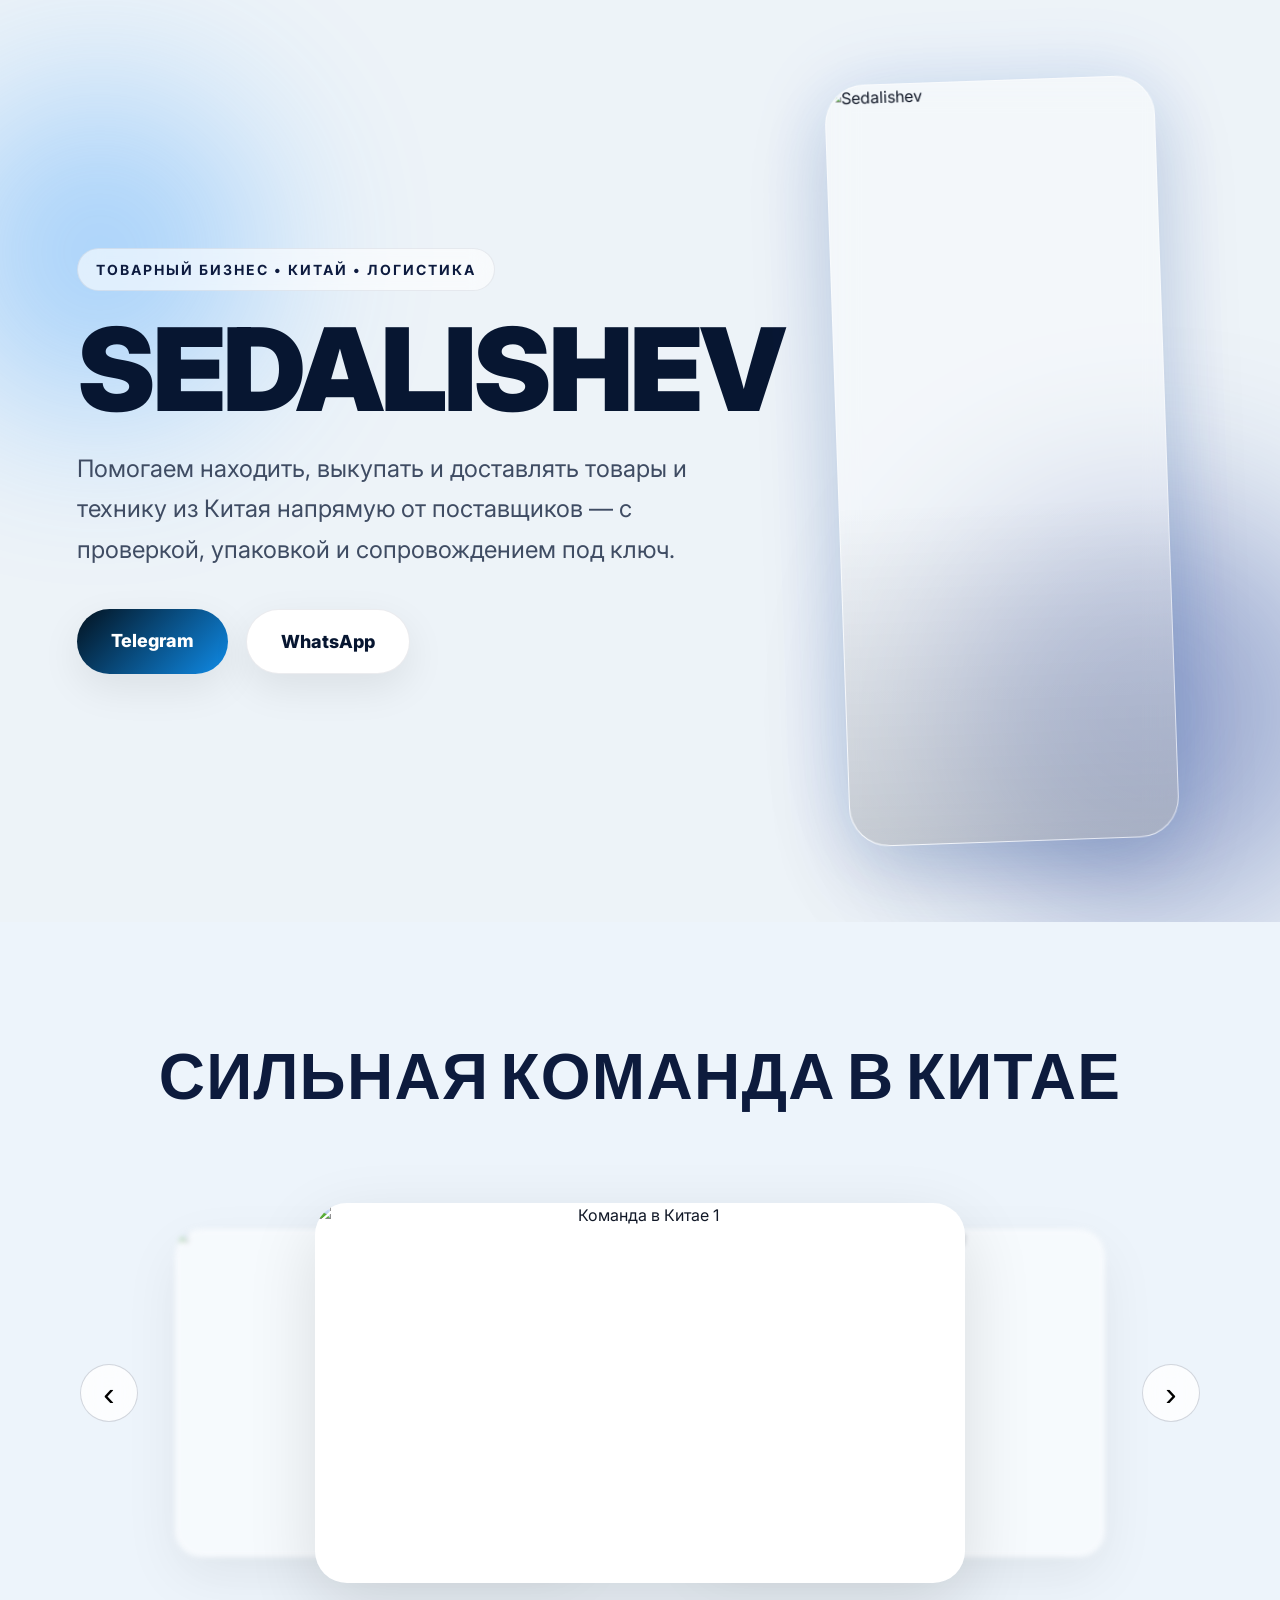
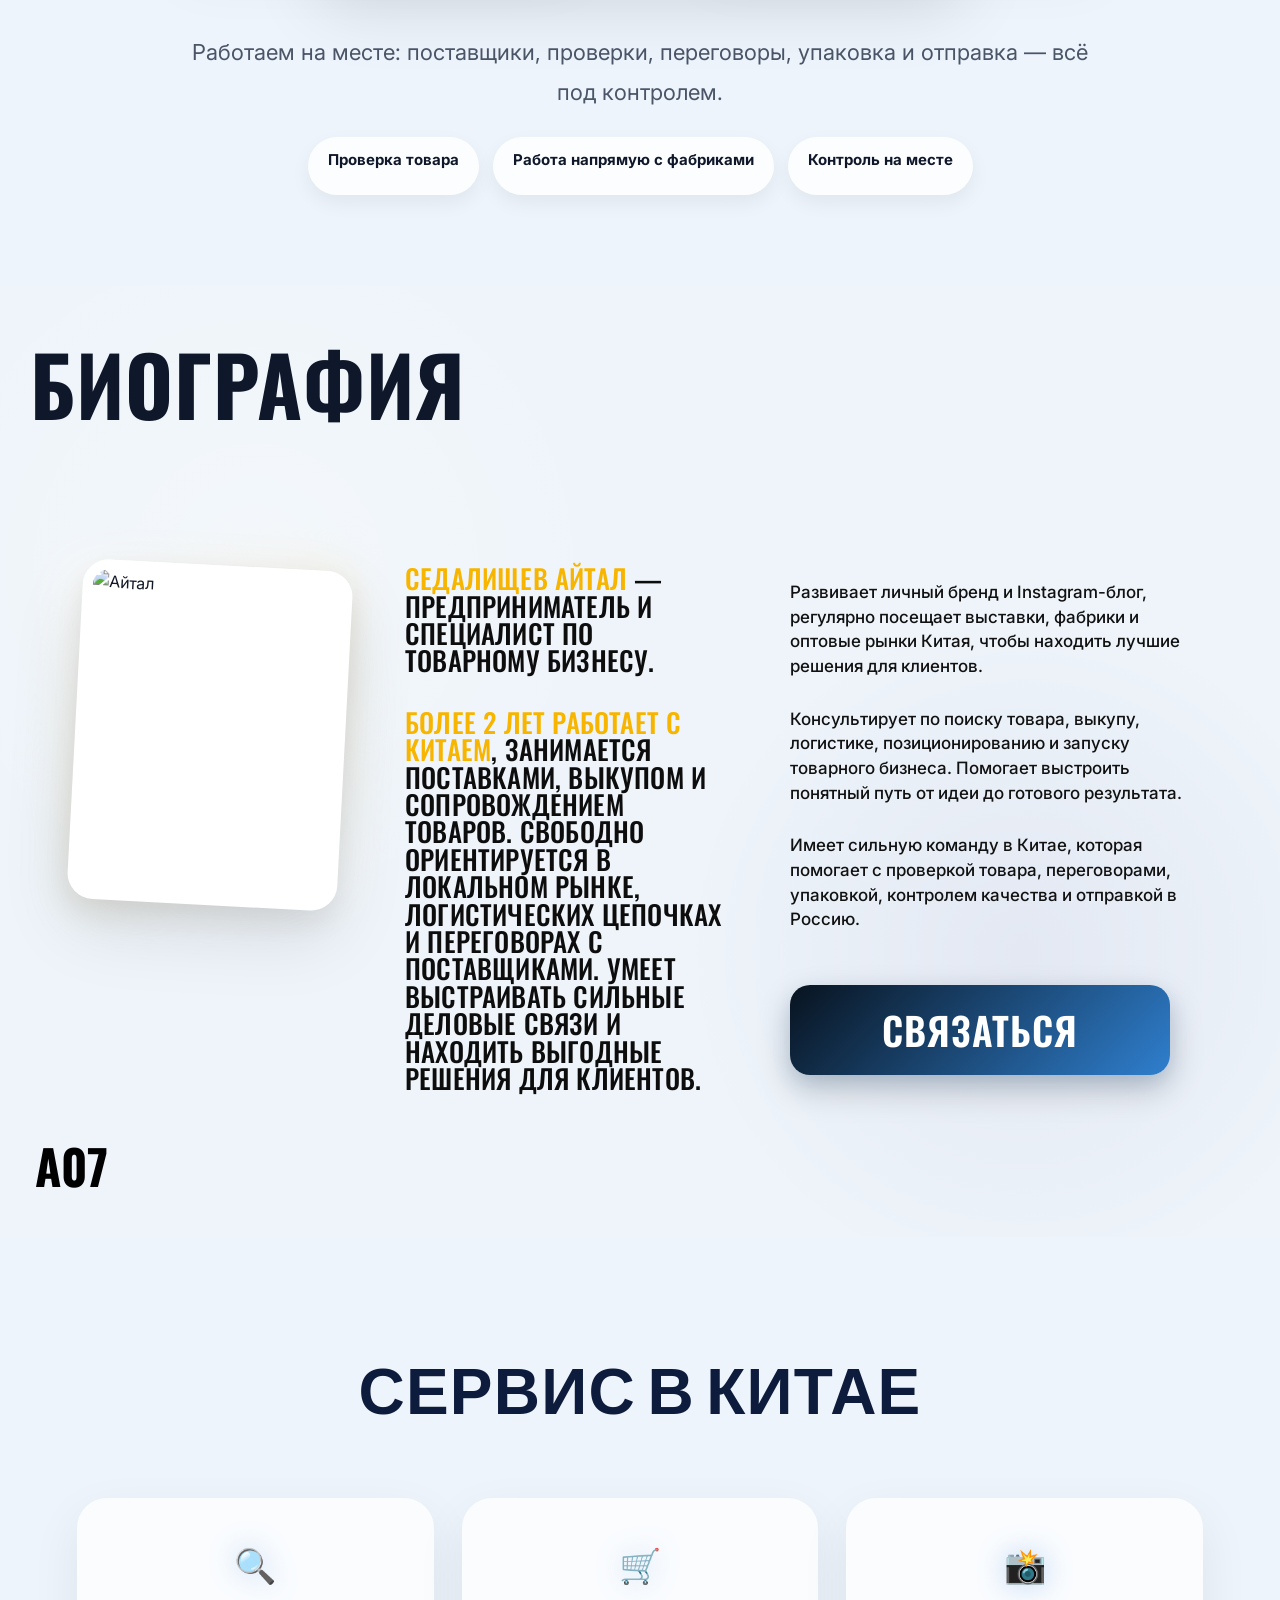
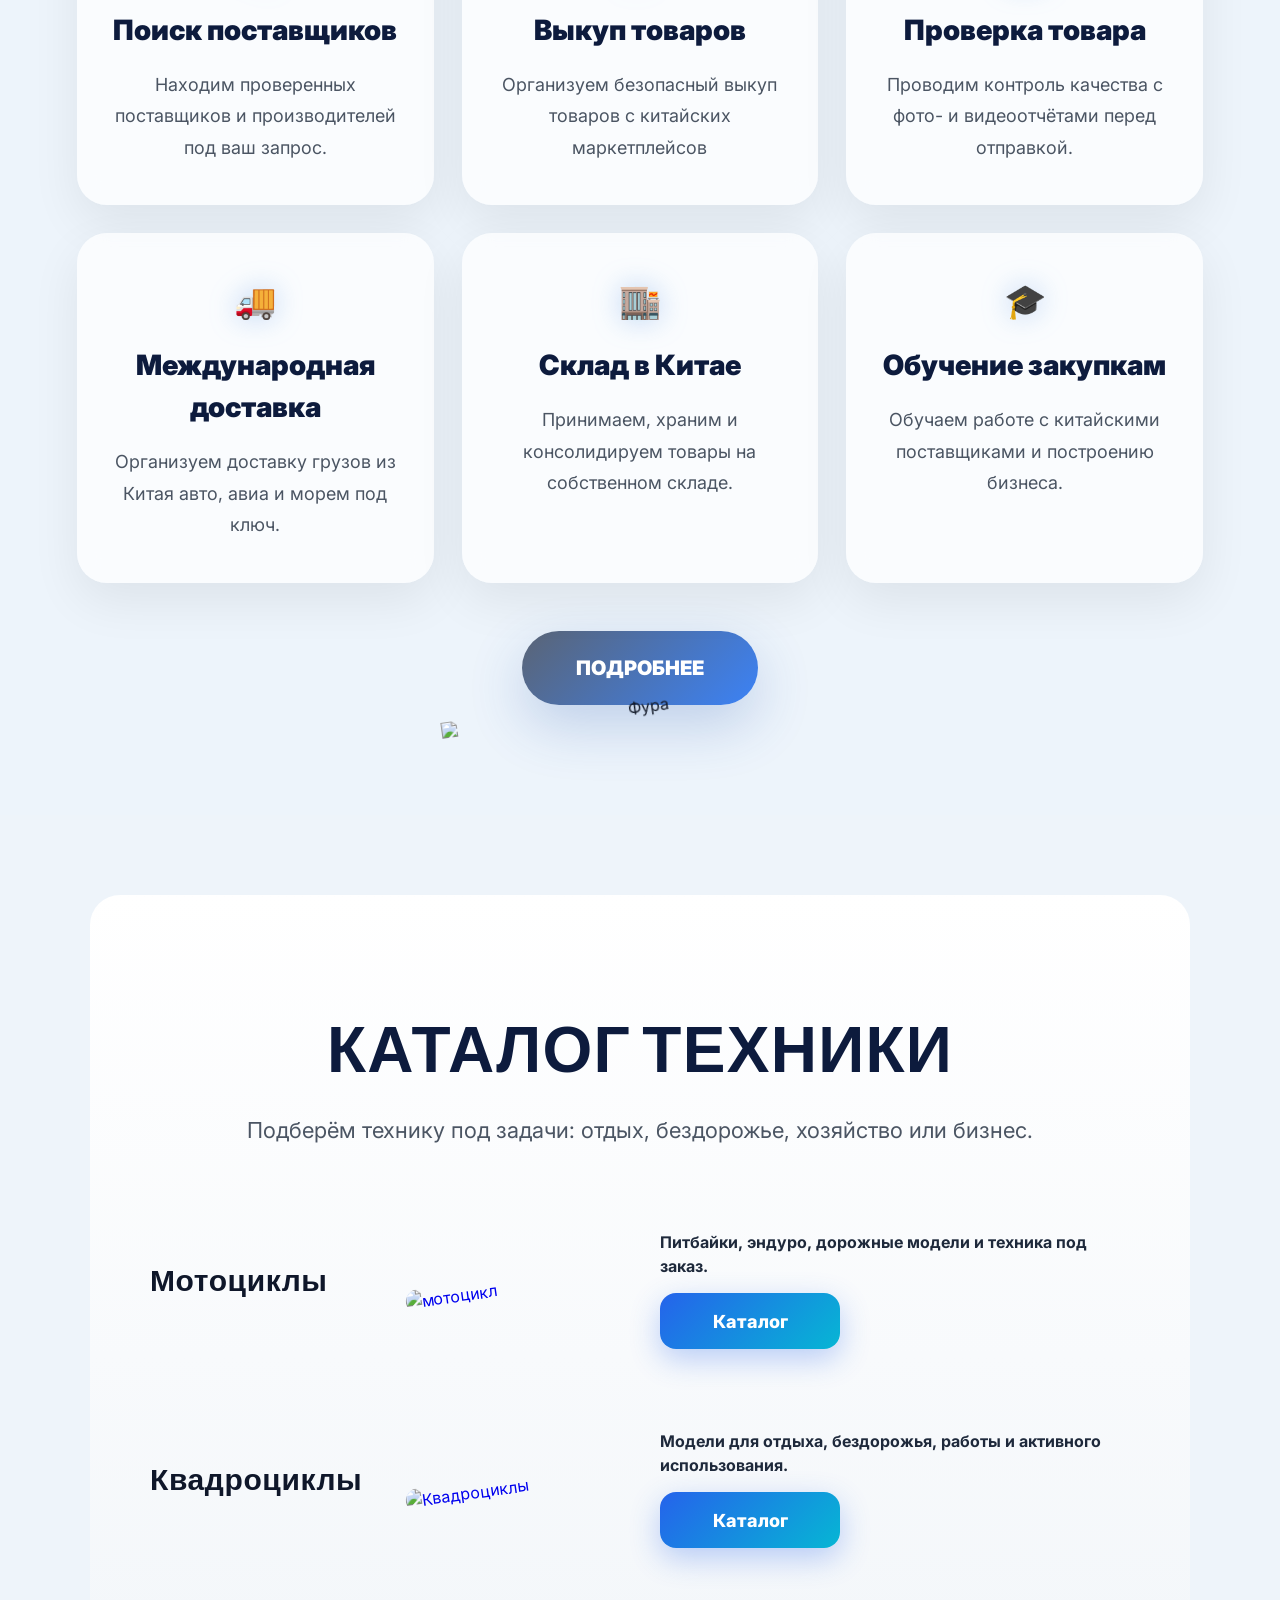
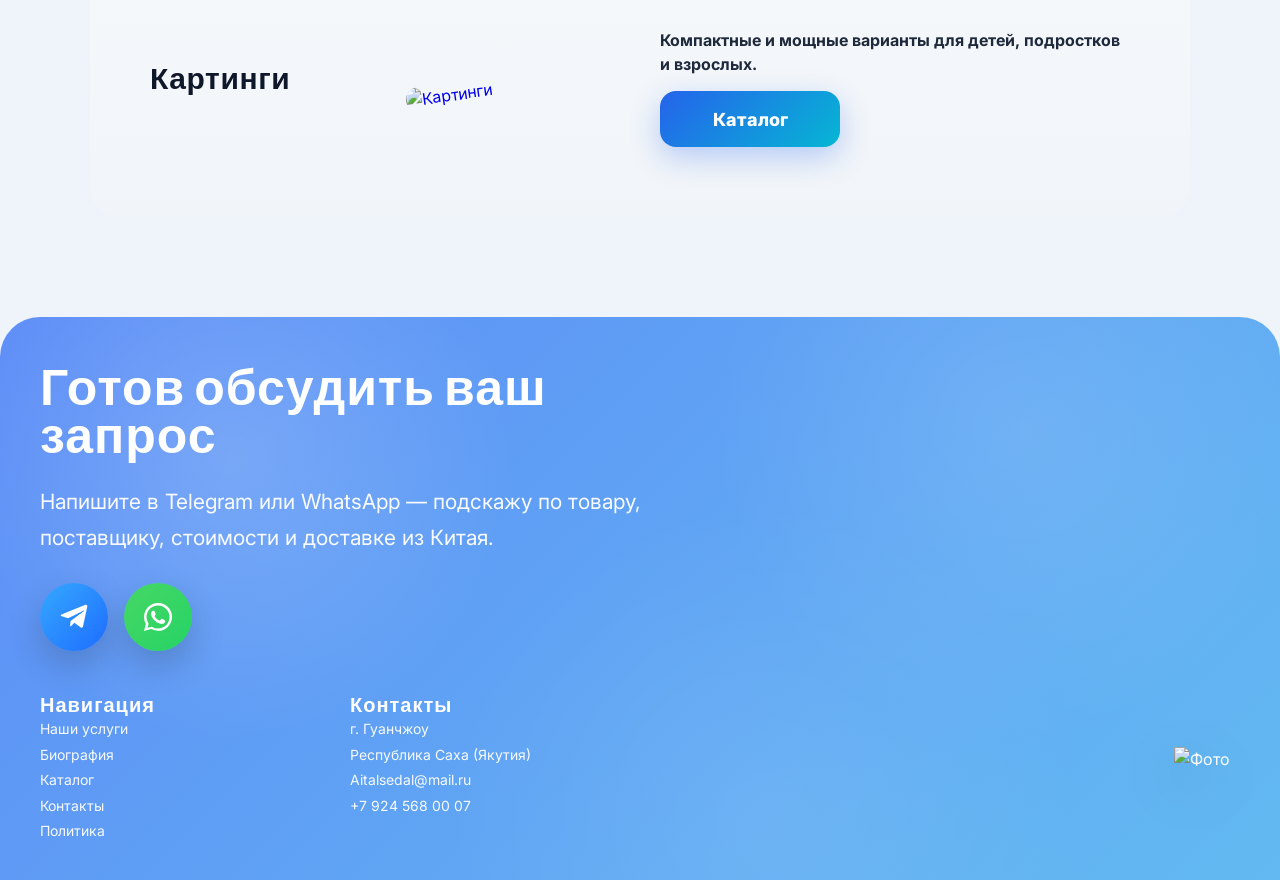
==== index.html @ 26cd8732 "Add files via upload" ====
<!DOCTYPE html>
<html lang="ru">

<head>
  <meta charset="UTF-8">
  <meta name="viewport" content="width=device-width, initial-scale=1.0">
  <title>Седалищев Карго</title>


  <link rel="preconnect" href="https://fonts.googleapis.com">
  <link rel="preconnect" href="https://fonts.gstatic.com" crossorigin>
  <link
    href="https://fonts.googleapis.com/css2?family=Bebas+Neue&family=Inter:wght@400;500;600;700;800;900&display=swap"
    rel="stylesheet">

  <link rel="stylesheet" href="styles.css">

</head>


<body>

  <section class="hero" id="hero">
    <div class="hero-bg-glow hero-glow-1"></div>
    <div class="hero-bg-glow hero-glow-2"></div>

    <div class="hero-container">
      <!-- Текст -->
      <div class="hero-left reveal">
        <p class="hero-label">Товарный бизнес • Китай • Логистика</p>

        <h1 class="hero-title">
          Sedalishev
        </h1>

        <p class="hero-subtitle">
          Помогаем находить, выкупать и доставлять товары и технику из Китая
          напрямую от поставщиков — с проверкой, упаковкой и сопровождением под ключ.
        </p>

        <div class="hero-buttons">
          <a href="https://t.me/Aital07" target="_blank" class="hero-btn primary">Telegram</a>
          <a href="https://wa.me/79245680007" target="_blank" class="hero-btn secondary">WhatsApp</a>
        </div>
      </div>

      <!-- Фото -->
      <div class="hero-right reveal">
        <div class="hero-photo-card">
          <img src="images/Gemini_Generated_Image_gm3iyjgm3iyjgm3i.png" alt="Sedalishev">
          <div class="hero-photo-overlay"></div>
        </div>
      </div>
    </div>
  </section>





  <section class="team-section">

    <div>
      <h2>СИЛЬНАЯ КОМАНДА В КИТАЕ</h2>
    </div>


    <div class="team-gallery" id="track3d">

      <button class="arrow prev">‹</button>

      <img src="images/team1.png" alt="Команда в Китае 1">
      <img class="teamphoto1" src="images/team2.png" alt="Команда в Китае 2">
      <img class="teamphoto1" src="images/team3.png" alt="Команда в Китае 3">

      <button class="arrow next">›</button>

    </div>

    <div class="team-text team-subtitle">
      <p id="teamDescription">
        Работаем на месте: поставщики, проверки, переговоры, упаковка и отправка — всё под контролем.
      </p>
    </div>

    <div class="team-badges" id="teamBadges">
      <span>Проверка товара</span>
      <span>Работа напрямую с фабриками</span>
      <span>Контроль на месте</span>
    </div>


  </section>





  <section class="bio-section" id="bio">
    <div class="bio-left-title">БИОГРАФИЯ</div>

    <div class="bio-content">
      <!-- Фото -->
      <div class="bio-photo-wrap reveal">
        <img src="images/me4.jpeg" alt="Айтал" class="bio-photo">
      </div>

      <!-- Центральный текст -->
      <div class="bio-main-text reveal">
        <div class="bio-top-text"><p>
          <span class="accent">Седалищев Айтал</span> — предприниматель и специалист по товарному бизнесу.
        </p></div>

        <div bio-bottom-text><p>
          <span class="accent second">Более 2 лет работает с Китаем</span>, занимается поставками, выкупом и сопровождением
          товаров. Свободно ориентируется в локальном рынке, логистических цепочках и переговорах с поставщиками. Умеет
          выстраивать сильные деловые связи и находить выгодные решения для клиентов.
        </p></div>
      </div>

      <!-- Правый текст -->
      <div class="bio-side-text reveal">
        <p>
          Развивает личный бренд и Instagram-блог, регулярно посещает выставки, фабрики и оптовые рынки Китая, чтобы
          находить лучшие решения для клиентов.
        </p>

        <p>
          Консультирует по поиску товара, выкупу, логистике, позиционированию и запуску товарного бизнеса. Помогает
          выстроить понятный путь от идеи до готового результата.
        </p>

        <p>
          Имеет сильную команду в Китае, которая помогает с проверкой товара, переговорами, упаковкой, контролем
          качества и отправкой в Россию.
        </p>

        <a href="#contact" class="bio-btn">СВЯЗАТЬСЯ</a>
      </div>
    </div>

    <div class="bio-logo reveal">A07</div>
  </section>















  <section class="services" id="services">
    <div class="container">
      <h2 class="services-title">СЕРВИС В КИТАЕ</h2>

      <div class="services-grid">

        <div class="card glass reveal">
          <div class="icon">🔍</div>
          <h3>Поиск поставщиков</h3>
          <p>Находим проверенных поставщиков и производителей под ваш запрос.</p>

        </div>

        <div class="card glass reveal">
          <div class="icon">🛒</div>
          <h3>Выкуп товаров</h3>
          <p>Организуем безопасный выкуп товаров с китайских маркетплейсов</p>
        </div>

        <div class="card glass reveal">
          <div class="icon">📸</div>
          <h3>Проверка товара</h3>
          <p>Проводим контроль качества с фото- и видеоотчётами перед отправкой.</p>

        </div>

        <div class="card glass reveal">
          <div class="icon">🚚</div>
          <h3>Международная доставка</h3>
          <p>Организуем доставку грузов из Китая авто, авиа и морем под ключ.</p>

        </div>

        <div class="card glass reveal">
          <div class="icon">🏬</div>
          <h3>Склад в Китае</h3>
          <p>Принимаем, храним и консолидируем товары на собственном складе.</p>

        </div>

        <div class="card glass reveal">
          <div class="icon">🎓</div>
          <h3>Обучение закупкам</h3>
          <p>Обучаем работе с китайскими поставщиками и построению бизнеса.</p>
        </div>


      </div>
      <div class="services-btn">
        <a class="btn-wow" id="wow-btn" href="how-we-work.html">Подробнее</a>
      </div>
    </div>
  </section>



<section class="catalog-block" id="catalog">
  <div>
    <h2 class="catalog-title">Каталог техники</h2>
    <p class="catalog-subtitle">
      Подберём технику под задачи: отдых, бездорожье, хозяйство или бизнес.
    </p>
  </div>

  <div class="catalog-top">
    <img src="images/фура.png" alt="Фура">
  </div>

  <!-- DESKTOP -->
  <div class="catalog-desktop">

    <div class="catalog-grid reveal">
      <div class="catalog-left">
        <h2>Мотоциклы</h2>
      </div>
      <div class="catalog-center">
        <a href="catalog.html">
          <img src="images/moto.jpg" alt="мотоцикл">
        </a>
      </div>
      <div class="catalog-right">
        <p>Питбайки, эндуро, дорожные модели и техника под заказ.</p>
        <div class="catalog-actions">
          <a href="catalog.html" class="catalog-btn">Каталог</a>
        </div>
      </div>
    </div>

    <div class="catalog-grid reveal">
      <div class="catalog-left">
        <h2>Квадроциклы</h2>
      </div>
      <div class="catalog-center">
        <a href="catalog2.html">
          <img src="images/kva1.png" alt="Квадроциклы">
        </a>
      </div>
      <div class="catalog-right">
        <p>Модели для отдыха, бездорожья, работы и активного использования.</p>
        <div class="catalog-actions">
          <a href="catalog2.html" class="catalog-btn">Каталог</a>
        </div>
      </div>
    </div>

    <div class="catalog-grid reveal">
      <div class="catalog-left">
        <h2>Картинги</h2>
      </div>
      <div class="catalog-center">
        <a href="catalog3.html">
          <img src="images/karts.png" alt="Картинги">
        </a>
      </div>
      <div class="catalog-right">
        <p>Компактные и мощные варианты для детей, подростков и взрослых.</p>
        <div class="catalog-actions">
          <a href="catalog3.html" class="catalog-btn">Каталог</a>
        </div>
      </div>
    </div>

  </div>

  <!-- MOBILE -->
  <div class="catalog-mobile">

    <div class="catalog-mobile-card reveal">
      <div class="catalog-mobile-left">
        <h2>Мотоциклы</h2>
        <a href="catalog.html">
          <img src="images/moto.jpg" alt="мотоцикл">
        </a>
      </div>
      <div class="catalog-mobile-right">
        <p>Питбайки, эндуро, дорожные модели и техника под заказ.</p>
        <div class="catalog-actions">
          <a href="catalog.html" class="catalog-btn">Каталог</a>
        </div>
      </div>
    </div>

    <div class="catalog-mobile-card reveal">
      <div class="catalog-mobile-left">
        <h2>Квадроциклы</h2>
        <a href="catalog2.html">
          <img src="images/kva1.png" alt="Квадроциклы">
        </a>
      </div>
      <div class="catalog-mobile-right">
        <p>Модели для отдыха, бездорожья, работы и активного использования.</p>
        <div class="catalog-actions">
          <a href="catalog2.html" class="catalog-btn">Каталог</a>
        </div>
      </div>
    </div>

    <div class="catalog-mobile-card reveal">
      <div class="catalog-mobile-left">
        <h2>Картинги</h2>
        <a href="catalog3.html">
          <img src="images/karts.png" alt="Картинги">
        </a>
      </div>
      <div class="catalog-mobile-right">
        <p>Компактные и мощные варианты для детей, подростков и взрослых.</p>
        <div class="catalog-actions">
          <a href="catalog3.html" class="catalog-btn">Каталог</a>
        </div>
      </div>
    </div>

  </div>
</section>


<footer id="contact" class="footer">

  <!-- ВЕРХ -->
  <div class="footer-top">


    <div class="footer-cta">
      <h2>Готов обсудить ваш запрос</h2>
      <p>
        Напишите в Telegram или WhatsApp — подскажу по товару,
        поставщику, стоимости и доставке из Китая.
      </p>

      <div class="footer-social">
        <a href="https://t.me/Aital07" target="_blank" class="social-btn tg" aria-label="Telegram">
          <svg viewBox="0 0 24 24" width="28" height="28" fill="white">
            <path d="M9.04 15.51l-.39 4.46c.56 0 .8-.24 1.09-.52l2.62-2.5 5.43 3.98c.99.55 1.7.26 1.97-.92l3.58-16.8h.01c.31-1.45-.52-2.02-1.49-1.66L1.7 9.57c-1.4.55-1.38 1.33-.24 1.68l5.57 1.74L19.93 6.7c.6-.4 1.15-.18.7.22" />
          </svg>
        </a>

        <a href="https://wa.me/79245680007" target="_blank" class="social-btn wa" aria-label="WhatsApp">
          <svg viewBox="0 0 24 24" width="28" height="28" fill="white">
            <path d="M20.52 3.48A11.86 11.86 0 0012.01 0C5.38 0 .03 5.35.03 11.98c0 2.11.55 4.18 1.6 6.01L0 24l6.17-1.61a11.9 11.9 0 005.83 1.49h.01c6.63 0 11.98-5.35 11.98-11.98 0-3.2-1.25-6.2-3.47-8.42zM12 21.9a9.87 9.87 0 01-5.03-1.37l-.36-.21-3.66.96.98-3.56-.24-.37a9.84 9.84 0 01-1.51-5.27C2.18 6.47 6.47 2.18 12 2.18c2.64 0 5.13 1.03 7 2.9a9.84 9.84 0 012.9 7c0 5.53-4.29 9.82-9.9 9.82zm5.4-7.36c-.29-.15-1.73-.86-2-0.96-.27-.1-.47-.15-.67.15-.2.29-.77.96-.94 1.16-.17.2-.35.22-.64.07-.29-.15-1.24-.46-2.37-1.47-.88-.78-1.47-1.74-1.64-2.03-.17-.29-.02-.45.13-.6.13-.13.29-.35.44-.52.15-.17.2-.29.3-.49.1-.2.05-.37-.02-.52-.07-.15-.67-1.6-.92-2.2-.24-.58-.48-.5-.67-.5h-.57c-.2 0-.52.07-.8.37-.27.29-1.05 1.03-1.05 2.5 0 1.47 1.08 2.89 1.23 3.09.15.2 2.12 3.24 5.14 4.54.72.31 1.28.5 1.72.64.72.23 1.37.2 1.89.12.58-.09 1.73-.71 1.97-1.4.24-.69.24-1.28.17-1.4-.07-.12-.27-.2-.56-.35z" />
          </svg>
        </a>
      </div>
    </div>


 <div class="footer-image">
      <img src="images/man.png" alt="Фото">
    </div>
  </div>



  


  <!-- НИЗ -->
  <div class="footer-bottom-grid">
    
    <div class="footer-col">
      <h3>Навигация</h3>
      <a href="#services">Наши услуги</a>
      <a href="#bio">Биография</a>
      <a href="#catalog">Каталог</a>
      <a href="#contact">Контакты</a>
     <a href="politica.html">Политика</a>
    </div>
        <div class="footer-col">
      <h3>Контакты</h3>
      <p>г. Гуанчжоу</p>
      <p>Республика Саха (Якутия)</p>
      <p><a href="mailto:Aitalsedal@mail.ru">Aitalsedal@mail.ru</a></p>
      <p><a href="tel:+79245680007">+7 924 568 00 07</a></p>
    </div>


  </div>

 
</footer>

  <script src="script.js"></script>
</body>

</html>
---- styles.css ----
@import url("https://fonts.googleapis.com/css2?family=Oswald:wght@200..700&display=swap");

@import url("https://fonts.googleapis.com/css2?family=Inter:ital,opsz,wght@0,14..32,100..900;1,14..32,100..900&family=Oswald:wght@200..700&display=swap");

* {
  margin: 0;
  padding: 0;
  box-sizing: border-box;
}

html {
  scroll-behavior: smooth;
}

body {
  font-family: Arial, sans-serif;
  background: #eef4fa;
  color: #111827;
  overflow-x: hidden;
  line-height: 1.5;
  font-family: "Inter", sans-serif;
}

img {
  max-width: 100%;
  display: block;
}

a {
  text-decoration: none;
}

.bio-left-title,
.services-title,
.catalog-title,
.team-section h2,
.catalog-left h2,
.footer-cta h2,
.footer-col h3 {
  font-family: "Bebas Neue", sans-serif;
  letter-spacing: 0.02em;
}

section {
  width: 100%;
}

.reveal {
  opacity: 0;
  transform: translateY(60px);
  transition: all 0.9s ease;
}

.reveal.active {
  opacity: 1;
  transform: translateY(0);
}

.hero {
  position: relative;
  min-height: 100vh;
  background: #edf3f8;
  overflow: hidden;
  display: flex;
  align-items: center;
  padding: 80px 6%;
}

.hero-container {
  max-width: 1400px;
  width: 100%;
  margin: 0 auto;
  display: grid;
  grid-template-columns: 1.1fr 0.9fr;
  align-items: center;
  gap: 60px;
  position: relative;
  z-index: 2;
}

/* LEFT */
.hero-left {
  max-width: 700px;
}

.hero-label {
  display: inline-block;
  font-size: 14px;
  font-weight: 700;
  letter-spacing: 2px;
  text-transform: uppercase;
  color: #0d1b3f;
  background: rgba(255, 255, 255, 0.6);
  border: 1px solid rgba(13, 27, 63, 0.08);
  padding: 10px 18px;
  border-radius: 999px;
  margin-bottom: 24px;
  backdrop-filter: blur(12px);
}

.hero-title {
  font-size: clamp(58px, 9vw, 130px);
  line-height: 0.95;
  font-weight: 900;
  letter-spacing: -3px;
  color: #071631;
  margin-bottom: 24px;
  text-transform: uppercase;
}

.hero-subtitle {
  font-size: clamp(18px, 2vw, 24px);
  line-height: 1.7;
  color: #3f4c63;
  max-width: 640px;
  margin-bottom: 38px;
}

/* BUTTONS */
.hero-buttons {
  display: flex;
  flex-wrap: wrap;
  gap: 18px;
}

.hero-btn {
  padding: 18px 34px;
  border-radius: 999px;
  font-size: 18px;
  font-weight: 800;
  text-decoration: none;
  transition: all 0.35s ease;
  box-shadow: 0 14px 40px rgba(0, 0, 0, 0.08);
}

.hero-btn.primary {
  background: linear-gradient(135deg, #03121f, #0f8be7);
  color: #fff;
}

.hero-btn.secondary {
  background: #ffffff;
  color: #071631;
  border: 1px solid rgba(7, 22, 49, 0.08);
}

.hero-btn:hover {
  transform: translateY(-6px) scale(1.02);
  box-shadow: 0 22px 50px rgba(0, 0, 0, 0.14);
}

/* RIGHT */
.hero-right {
  display: flex;
  justify-content: center;
  position: relative;
}

.hero-photo-card {
  position: relative;
  width: 100%;
  max-width: 520px;
  border-radius: 40px;
  overflow: hidden;
  background: rgba(255, 255, 255, 0.35);
  backdrop-filter: blur(16px);
  border: 1px solid rgba(255, 255, 255, 0.45);
  box-shadow:
    0 30px 80px rgba(20, 40, 90, 0.18),
    0 0 80px rgba(38, 123, 255, 0.12);
  transform: rotate(-2deg);
  transition: all 0.5s ease;
}

.hero-photo-card:hover {
  transform: rotate(0deg) scale(1.02);
}

.hero-photo-card img {
  width: 100%;
  height: 760px;
  object-fit: cover;
  display: block;
}

.hero-photo-overlay {
  position: absolute;
  inset: 0;
  background: linear-gradient(to top, rgba(5, 15, 35, 0.18), transparent 45%);
  pointer-events: none;
}

/* GLOW */
.hero-bg-glow {
  position: absolute;
  border-radius: 50%;
  filter: blur(90px);
  opacity: 0.35;
  z-index: 1;
}

.hero-glow-1 {
  width: 320px;
  height: 320px;
  background: #1b8fff;
  top: 10%;
  left: -60px;
}

.hero-glow-2 {
  width: 420px;
  height: 420px;
  background: #0d2a8c;
  bottom: 0;
  right: -80px;
}

.team-section {
  padding: 110px 6% 90px;
  background: #edf4fb;
  text-align: center;
}

.team-section h2 {
  font-size: clamp(34px, 5vw, 70px);
  font-weight: 900;
  color: #0d1b3d;
  margin-bottom: 18px;
  text-transform: uppercase;
}

.team-subtitle {
  max-width: 860px;
  margin: 24px auto 18px;
  font-size: 22px;
  color: #4a5568;
  line-height: 1.8;
}

.team-gallery {
  position: relative;
  max-width: 1100px;
  margin: 55px auto 30px;
  height: 420px;
  display: flex;
  align-items: center;
  justify-content: center;
  perspective: 1200px;
}

.team-gallery img {
  position: absolute;
  width: 650px;
  height: 380px;
  object-fit: cover;
  border-radius: 32px;
  box-shadow: 0 24px 70px rgba(0, 0, 0, 0.12);
  transition: all 0.7s ease;
  opacity: 0;
  transform: scale(0.8);
  background: white;
}

.team-gallery img.active {
  opacity: 1;
  transform: translateX(0) scale(1);
  z-index: 3;
  filter: blur(0);
}

.team-gallery img.left {
  opacity: 0.55;
  transform: translateX(-260px) scale(0.82);
  z-index: 2;
  filter: blur(3px);
}

.team-gallery img.right {
  opacity: 0.55;
  transform: translateX(260px) scale(0.82);
  z-index: 2;
  filter: blur(3px);
}

.team-gallery img.hidden {
  opacity: 0;
  transform: scale(0.7);
  z-index: 1;
}

.arrow {
  position: absolute;
  top: 50%;
  transform: translateY(-50%);
  width: 58px;
  height: 58px;
  border-radius: 50%;
  border: 1px solid rgba(20, 35, 70, 0.18);
  background: rgba(255, 255, 255, 0.8);
  font-size: 34px;
  cursor: pointer;
  z-index: 5;
  transition: 0.3s ease;
  backdrop-filter: blur(14px);
}

.arrow:hover {
  transform: translateY(-50%) scale(1.08);
  box-shadow: 0 12px 30px rgba(0, 0, 0, 0.12);
}

.teamphoto1 {
  width: 500px !important;
  height: 400px !important;
}

.prev {
  left: -10px;
}

.next {
  right: -10px;
}

.team-text {
  max-width: 920px;
  margin: 0 auto 25px;
}

.team-badges {
  display: flex;
  flex-wrap: wrap;
  justify-content: center;
  gap: 14px;
  margin-top: 24px;
}

.team-badges span {
  padding: 14px 22px;
  border-radius: 999px;
  background: rgba(255, 255, 255, 0.8);
  color: #1c2b44;
  font-weight: 700;
  font-size: 15px;
  box-shadow: 0 10px 25px rgba(0, 0, 0, 0.06);
  backdrop-filter: blur(14px);
}

.team-text p,
.team-badges span {
  transition: all 0.35s ease;
}

.team-badges {
  display: flex;
  justify-content: center;
  flex-wrap: wrap;
  gap: 14px;
  margin-top: 24px;
  min-height: 58px;
}

.team-badges span {
  background: rgba(255, 255, 255, 0.8);
  backdrop-filter: blur(12px);
  padding: 12px 20px;
  border-radius: 999px;
  font-size: 15px;
  font-weight: 700;
  color: #0f172a;
  box-shadow: 0 8px 20px rgba(0, 0, 0, 0.06);
  animation: fadeBadge 0.4s ease;
}

@keyframes fadeBadge {
  from {
    opacity: 0;
    transform: translateY(12px) scale(0.95);
  }

  to {
    opacity: 1;
    transform: translateY(0) scale(1);
  }
}

.bio-section {
  position: relative;

  padding: 120px 70px 110px;
  overflow: hidden;
}

/* мягкий фон */
.bio-section::before {
  content: "";
  position: absolute;
  inset: 0;
  background:
    radial-gradient(circle at 20% 30%,
      rgba(255, 255, 255, 0.35),
      transparent 30%),
    radial-gradient(circle at 80% 70%, rgba(21, 11, 107, 0.05), transparent 28%);
  pointer-events: none;
}

/* =========================
   ЛЕВЫЙ ЗАГОЛОВОК
========================= */
.bio-left-title {
  position: absolute;
  left: 30px;
  top: 60px;

  font-family: "Oswald", sans-serif;
  font-size: clamp(54px, 7vw, 82px);
  font-weight: 700;
  line-height: 0.95;
  color: #0f172a;
  letter-spacing: 1px;
  z-index: 2;
}

/* =========================
   НИЖНИЙ ЛОГО
========================= */
.bio-logo {
  position: absolute;
  left: 35px;
  bottom: 35px;

  font-family: "Oswald", sans-serif;
  font-size: clamp(34px, 4vw, 48px);
  font-weight: 700;
  color: #000;
  z-index: 2;
}

/* =========================
   ОСНОВА
========================= */
.bio-content {
  position: relative;
  z-index: 2;

  max-width: 1280px;
  margin: 0 auto;

  display: grid;
  grid-template-columns: 280px 1fr 420px;
  gap: 55px;
  align-items: start;

  padding-top: 80px;
}

/* =========================
   ФОТО
========================= */
.bio-photo-wrap {
  position: relative;
  display: flex;
  justify-content: center;
  align-items: center;
  margin-top: 80px;
}

.bio-photo-wrap::before {
  content: "";
  position: absolute;
  width: 300px;
  height: 360px;
  border-radius: 30px;
  background: linear-gradient(145deg,
      rgba(255, 255, 255, 0.8),
      rgba(247, 181, 0, 0.08),
      rgba(255, 255, 255, 0.45));
  filter: blur(20px);
  z-index: -1;
}

.bio-photo {
  width: 270px;
  height: 340px;
  object-fit: cover;
  border-radius: 26px;
  transform: rotate(3deg);

  background: white;
  padding: 10px;

  box-shadow:
    0 28px 70px rgba(0, 0, 0, 0.1),
    0 12px 28px rgba(0, 0, 0, 0.07),
    inset 0 1px 0 rgba(255, 255, 255, 0.9);

  transition: all 0.45s ease;
}

.bio-photo:hover {
  transform: rotate(0deg) scale(1.035);
  box-shadow:
    0 35px 90px rgba(0, 0, 0, 0.14),
    0 18px 38px rgba(247, 181, 0, 0.1);
}

/* =========================
   ЦЕНТРАЛЬНЫЙ ТЕКСТ
========================= */
.bio-main-text {
  margin-top: 80px;
  max-width: 520px;
}

.bio-main-text p {
  font-family: "Oswald", sans-serif;
  font-size: clamp(26px, 2.1vw, 34px);
  line-height: 1.02;
  font-weight: 500;
  color: #0d0d0d;
  margin-bottom: 34px;
  text-transform: uppercase;
  letter-spacing: 0.2px;
}

.bio-main-text .accent {
  color: #f7b500;
}

/* =========================
   ПРАВЫЙ ТЕКСТ
========================= */
.bio-side-text {
  margin-top: 95px;
  max-width: 420px;
}

.bio-side-text p {
  font-family: "Inter", sans-serif;
  font-size: clamp(17px, 1.2vw, 20px);
  line-height: 1.45;
  font-weight: 500;
  color: #111;
  margin-bottom: 28px;
}

/* =========================
   КНОПКА
========================= */
.bio-btn {
  display: inline-flex;
  align-items: center;
  justify-content: center;

  margin-top: 25px;
  width: 100%;
  max-width: 380px;
  min-height: 90px;

  background: linear-gradient(135deg, #08131f, #2f7fce);
  box-shadow:
    0 14px 35px rgba(0, 0, 0, 0.2),
    0 8px 18px rgba(47, 127, 206, 0.15);
  transition: 0.35s ease;

  color: #fff;
  text-decoration: none;

  font-family: "Oswald", sans-serif;
  font-size: clamp(30px, 3vw, 48px);
  font-weight: 600;
  letter-spacing: 1px;

  border-radius: 20px;
  position: relative;
  overflow: hidden;
}

/* блеск */
.bio-btn::before {
  content: "";
  position: absolute;
  top: 0;
  left: -120%;
  width: 120%;
  height: 100%;
  background: linear-gradient(120deg,
      transparent,
      rgba(255, 255, 255, 0.35),
      transparent);
  transition: 0.8s ease;
}

.bio-btn:hover {
  transform: translateY(-4px) scale(1.02);
  background: linear-gradient(135deg, #0b1723, #4da3ff);
  box-shadow:
    0 18px 42px rgba(0, 0, 0, 0.26),
    0 12px 30px rgba(77, 163, 255, 0.22);
}

.bio-btn:hover::before {
  left: 130%;
}

.bio-btn:active {
  transform: scale(0.98);
}

/* =========================
   REVEAL ANIMATION
========================= */
.reveal {
  opacity: 0;
  transform: translateY(40px);
  transition: all 0.9s ease;
}

.reveal.active {
  opacity: 1;
  transform: translateY(0);
}

.services {
  padding: 110px 6%;
  background: #edf4fb;
}

.container {
  max-width: 1320px;
  margin: 0 auto;
}

.services-title {
  text-align: center;
  font-size: clamp(38px, 5vw, 74px);
  font-weight: 900;
  text-transform: uppercase;
  color: #0d1b3d;
  margin-bottom: 55px;
}

.services-grid {
  display: grid;
  grid-template-columns: repeat(3, 1fr);
  gap: 28px;
}

.card {
  background: rgba(255, 255, 255, 0.72);
  border-radius: 30px;
  padding: 42px 28px;
  text-align: center;
  box-shadow: 0 18px 50px rgba(0, 0, 0, 0.07);
  backdrop-filter: blur(14px);
  transition: 0.35s ease;
  min-height: 290px;
}

.card:hover {
  transform: translateY(-10px) scale(1.02);
  box-shadow: 0 28px 65px rgba(0, 0, 0, 0.12);
}

.icon {
  font-size: 34px;
  margin-bottom: 18px;
  filter: drop-shadow(0 0 14px rgba(74, 144, 226, 0.35));
}

.card h3 {
  font-size: 28px;
  font-weight: 900;
  color: #0d1b3d;
  margin-bottom: 18px;
}

.card p {
  font-size: 18px;
  color: #4b5563;
  line-height: 1.75;
}

.services-btn {
  text-align: center;
  margin-top: 48px;
}

.btn-wow {
  display: inline-flex;
  align-items: center;
  justify-content: center;
  padding: 22px 54px;
  border-radius: 999px;
  font-size: 20px;
  font-weight: 900;
  text-transform: uppercase;
  color: white;
  background: linear-gradient(135deg, #5a6475 0%, #3b82f6 100%);
  box-shadow: 0 20px 55px rgba(42, 93, 180, 0.24);
  transition: 0.35s ease;
}

.btn-wow:hover {
  transform: translateY(-4px) scale(1.04);
}

.catalog-title {
  text-align: center;
  font-size: clamp(38px, 5vw, 70px);
  font-weight: 900;
  text-transform: uppercase;
  color: #0d1b3d;
  margin-bottom: 10px;
  margin-top: 40px;
}

.catalog-subtitle {
  text-align: center;
  max-width: 900px;
  margin: 0 auto 30px;
  font-size: 22px;
  color: #4b5563;
  line-height: 1.8;
}

.catalog-block {
  background: linear-gradient(180deg, #ffffff, #f1f5f9);
  padding: 70px 60px;
  border-radius: 30px;
  max-width: 1100px;
  margin: 80px auto;
  position: relative;
}

.catalog-top {
  position: absolute;
  text-align: center;
  top: -200px;
  left: 50%;
  transform: translateX(-50%);
}

.catalog-top img {
  width: 400px;

  transform: rotate(-8deg);
}

.catalog-grid {
  display: grid;
  grid-template-columns: 1fr 1fr 2fr;
  gap: 20px;
  margin-top: 80px;
  align-items: center;
}

.catalog-left h2 {
  color: #0f172a;
  font-size: 30px;
  margin-bottom: 15px;
}

.catalog-center img {
  width: 80%;
  border-radius: 15px;
  transform: rotate(-8deg);
  transition: 0.3s ease;
}

.catalog-center img:hover {
  transform: rotate(-4deg) scale(1.03);
}

.catalog-right p {
  color: #1e293b;
  font-weight: 700;
  margin-bottom: 15px;
  line-height: 1.5;
}

.catalog-actions {
  display: flex;
  align-items: center;
  gap: 16px;
}

.catalog-btn {
  background: linear-gradient(135deg, #2563eb, #06b6d4);
  color: white;
  min-width: 180px;
  height: 56px;
  border-radius: 16px;
  font-weight: 800;
  text-decoration: none;
  font-size: 18px;
  box-shadow: 0 10px 30px rgba(37, 99, 235, 0.3);
  transition: 0.3s;
  display: inline-flex;
  align-items: center;
  justify-content: center;
  padding: 0 28px;
}

.catalog-btn:hover {
  transform: scale(1.05);
  box-shadow: 0 20px 50px rgba(37, 99, 235, 0.5);
}

/* =======================
   DESKTOP / MOBILE SWITCH
======================= */
.catalog-desktop {
  display: block;
}

.catalog-mobile {
  display: none;
}

/* =======================
   TABLET
======================= */


@media (max-width: 900px) {
  .catalog-block {
    padding: 60px 30px;
  }

  .catalog-grid {
    grid-template-columns: 1fr 1fr 1.4fr;
    gap: 20px;
  }

  .catalog-left h2 {
    font-size: 26px;
  }

  .catalog-center img {
    width: 100%;
    max-width: 220px;
  }

  .catalog-right p {
    font-size: 17px;
  }

  .catalog-btn {
    min-width: 160px;
    height: 50px;
    font-size: 16px;
  }
}


@media (max-width: 700px) {
  .catalog-top {
    top: -150px;
  }

  .catalog-top img {
    width: 300px;
    transform: rotate(-8deg);
  }

}


/* =======================
   MOBILE
======================= */
@media (max-width: 600px) {
  .catalog-desktop {
    display: none;
  }

  .catalog-mobile {
    display: flex;
    flex-direction: column;
    gap: 40px;
    margin-top: 50px;
  }

  .catalog-block {
    padding: 20px 20px;
  }

  .catalog-title {
    font-size: 34px;
    margin-top: 10px;
  }

  .catalog-subtitle {
    font-size: 16px;
    line-height: 1.6;
    margin-bottom: 24px;
  }

  .catalog-top {
    top: -180px;
  }

  .catalog-top img {
    width: 300px;
    transform: rotate(-8deg);
  }


  .catalog-mobile-card {
    display: grid;
    grid-template-columns: 1fr 1fr;
    gap: 18px;
    align-items: center;
  }

  .catalog-mobile-left {
    display: flex;
    flex-direction: column;
    align-items: center;
    gap: 14px;
    text-align: center;
  }

  .catalog-mobile-left h2 {
    font-size: 24px;
    margin: 0;
    color: #0f172a;
  }

  .catalog-mobile-left img {
    width: 150px;
    max-width: 100%;
    border-radius: 18px;
    transform: rotate(-3deg);
    display: block;
  }

  .catalog-mobile-right {
    display: flex;
    flex-direction: column;
    align-items: flex-start;
    gap: 14px;
  }

  .catalog-mobile-right p {
    font-size: 16px;
    line-height: 1.5;
    text-align: left;
    margin: 0;
    color: #1e293b;
    font-weight: 700;
  }

  .catalog-actions {
    width: 100%;
    display: flex;
    justify-content: flex-start;
  }

  .catalog-btn {
    min-width: 135px;
    height: 44px;
    font-size: 15px;
    border-radius: 14px;
    padding: 0 22px;
  }
}


@media (max-width: 580px) {
  .catalog-top {
    top: -165px;
  }
 .catalog-title {
    font-size: 30px;
    margin-top: 10px;
  }

  .catalog-subtitle {
    margin-bottom: 1px;
  }
  .catalog-top img {
    width: 300px;
    transform: rotate(-8deg);
  }
    .catalog-mobile {
      
        margin-top: 20px;
}


  .catalog-mobile-left h2 {
    font-size: 18px;
  }

  .catalog-mobile-right p {
    font-size: 14px;
}

  .catalog-mobile-left img {
    width: 140px;
  }
}


@media (max-width: 500px) {
  .catalog-top {
    top: -150px;
  }

  .catalog-top img {
    width: 300px;
    transform: rotate(-8deg);
  }

}


@media (max-width: 460px) {
  .catalog-top {
    top: -130px;
  }
 .catalog-title {
    font-size: 26px;
    margin-top: 10px;
  }
  .catalog-top img {
    width: 300px;
    transform: rotate(-8deg);
  }
.catalog-mobile-left img {
    width: 130px;
  }
}

@media (max-width: 430px) {
  .catalog-top {
    top: -120px;
  }

  .catalog-top img {
    width: 300px;
    transform: rotate(-8deg);
  }

}


@media (max-width: 380px) {
  .catalog-top {
    top: -110px;
  }

  .catalog-top img {
    width: 300px;
    transform: rotate(-8deg);
  }

}
@media (max-width: 360px) {
  .catalog-top {
    top: -100px;
  }

  .catalog-top img {
    width: 300px;
    transform: rotate(-8deg);
  }

}
.footer {
  position: relative;
  overflow: hidden;
  background: linear-gradient(135deg, #5d8df7 0%, #62baf1 100%);
  padding: 50px 40px 35px;
  border-radius: 40px 40px 0 0;
  margin-top: 100px;
  color: #fff;
  isolation: isolate;
}

.footer::before {
  content: "";
  position: absolute;
  inset: 0;
  background:
    radial-gradient(circle at 18% 25%,
      rgba(255, 255, 255, 0.16),
      transparent 25%),
    radial-gradient(circle at 80% 20%,
      rgba(255, 255, 255, 0.1),
      transparent 28%),
    radial-gradient(circle at 60% 90%,
      rgba(255, 255, 255, 0.08),
      transparent 35%);
  pointer-events: none;
  z-index: 0;
}

/* ================= ВЕРХ ================= */
.footer-top {
  position: relative;
  z-index: 2;
  max-width: 1280px;
  margin: 0 auto 40px;

  display: grid;
  grid-template-columns: 1fr 420px;
  align-items: center;
  gap: 40px;
}

.footer-cta h2 {
  font-family: "Bebas Neue", sans-serif;
  font-size: 50px;
  line-height: 0.95;
  margin-bottom: 22px;
  color: #fff;
  letter-spacing: 1px;
  max-width: 650px;
}

.footer-cta p {
  font-family: "Inter", sans-serif;
  font-size: 21px;
  line-height: 1.7;
  color: rgba(255, 255, 255, 0.96);
  max-width: 620px;
  margin-bottom: 28px;
}

.footer-social {
  display: flex;
  align-items: center;
  gap: 16px;
  margin-top: 14px;
}

.social-btn {
  width: 68px;
  height: 68px;
  border-radius: 50%;
  display: inline-flex;
  align-items: center;
  justify-content: center;
  text-decoration: none;
  position: relative;
  overflow: hidden;
  transition: all 0.3s ease;
  box-shadow: 0 14px 34px rgba(0, 0, 0, 0.18);
}

.social-btn::before {
  content: "";
  position: absolute;
  inset: 0;
  background: linear-gradient(120deg,
      transparent,
      rgba(255, 255, 255, 0.25),
      transparent);
  transform: translateX(-120%);
  transition: transform 0.7s ease;
}

.social-btn:hover::before {
  transform: translateX(120%);
}

.social-btn:hover {
  transform: translateY(-6px) scale(1.05);
  box-shadow: 0 20px 40px rgba(0, 0, 0, 0.22);
}

.social-btn.tg {
  background: linear-gradient(135deg, #35a8ff, #1e6dff);
}

.social-btn.wa {
  background: linear-gradient(135deg, #47d764, #25d366);
}

/* ================= ФОТО ================= */
.footer-image {
  position: absolute;
  max-width: 500px;
  top: 500px;
  right: 10px;
  z-index: 5;
}

.footer-image img {
  width: 100%;
  object-fit: contain;
  filter: drop-shadow(0 18px 28px rgba(0, 0, 0, 0.18));
}

/* ================= НИЗ СЛЕВА ================= */
.footer-bottom-grid {
  position: relative;
  z-index: 20;
  max-width: 1280px;
  margin: 0 auto;
  padding-top: 5px;

  display: grid;
  grid-template-columns: 260px 260px;
  gap: 50px;
  justify-content: start;
  text-align: left;
}

.footer-col h3 {
  font-family: "Bebas Neue", sans-serif;
  font-size: 20px;
  line-height: 1;
  margin-bottom: 1px;
  color: #fff;
  letter-spacing: 1px;
}

.footer-col p,
.footer-col a {
  font-family: "Inter", sans-serif;
  font-size: 14px;
  line-height: 1.75;
  color: rgba(255, 255, 255, 0.95);
  text-decoration: none;
  display: block;
  margin-bottom: 1px;
  transition: all 0.25s ease;
}

.footer-col a:hover {
  color: #fff;
  transform: translateX(4px);
}

/* ================= FOOTER ADAPTIVE ================= */
@media (max-width: 1100px) {
  .footer {
    padding: 40px 40px 5px;
  }

  .footer-top {
    grid-template-columns: 1fr 320px;
    gap: 30px;
  }

  .footer-cta h2 {
    font-size: 46px;
  }

  .footer-cta p {
    font-size: 20px;
  }

  .footer-image img {
    max-width: 600px;
  }

  .footer-bottom-grid {
    grid-template-columns: 220px 220px;
    gap: 1px;
  }
}




@media (max-width: 870px) {

  .footer-image {
    position: absolute;
    max-width: 400px;
    top: 500px;
    right: 0px;
    z-index: 5;
  }

  .footer-top {
    grid-template-columns: 1fr 150px;
  }

  .footer-cta h2 {
    margin-bottom: 10px;

  }

  .footer-cta p {
    margin-bottom: 5px;
  }

  footer-cta h2 {
    font-size: 30px;
  }
}



@media (max-width: 700px) {
  .footer-image {
    position: relative !important;
    bottom: 0px;
    top: 170px !important;
    right: 100px;
    width: 300px !important;
    margin: 20px auto 0 !important;
    transform: none !important;
    display: block !important;
    z-index: 2;
  }

  .footer-image img {
    width: 100%;
    display: block;
    object-fit: contain;
  }

  .footer-top {
    margin: 0;
  }
}



@media (max-width: 635px) {
  .footer {
    padding: 20px 40px 5px;
  }
  .footer-image {
    position: relative !important;
    bottom: 0px;
    top: 180px !important;
  }

  .footer-cta h2 {
    margin-bottom: 10px;
    font-size: 30px;
  }

  .footer-cta p {
    margin-bottom: 5px;
    font-size: 14px;
  }
}

@media (max-width: 564px) {
  .footer {
    padding: 20px 40px 5px;
  }
 .footer-image {
    position: relative !important;
    bottom: 0px;
    top: 170px !important;
    right: 230px;
 }

  .footer-image img {
    width: 100%;
    display: block;
    object-fit: contain;


  }

 .footer-top {
    grid-template-columns: 1fr 10px;
  }

  .footer-cta h2 {
    margin-bottom: 10px;
    font-size: 26px;

  }

  .footer-cta p {
    margin-bottom: 5px;

  }

  .footer-bottom-grid {
    grid-template-columns: 100px 100px;
    gap: 20px;
    justify-content: start;
    text-align: left;

  }

  .footer-col h3 {
    font-size: 12px;
  }

  .footer-col a {
    font-size: 10px;
  }


}






/* ================= HERO ADAPTIVE ================= */

/* Планшеты */
@media (max-width: 1024px) {
  .hero {
    padding: 80px 30px 60px;
    min-height: auto;
  }

  .hero-container {
    display: flex;
    flex-direction: column;
    align-items: center;
    gap: 50px;
    text-align: center;
  }

  .hero-left {
    max-width: 760px;
    order: 2;
  }

  .hero-right {
    order: 1;
  }

  .hero-title {
    font-size: 88px;
    line-height: 0.95;
  }

  .hero-subtitle {
    font-size: 22px;
    line-height: 1.6;
    max-width: 720px;
    margin: 0 auto;
  }

  .hero-buttons {
    justify-content: center;
    flex-wrap: wrap;
    gap: 16px;
    margin-top: 28px;
  }

  .hero-btn {
    min-width: 220px;
    height: 68px;
    font-size: 24px;
  }

  .hero-photo-card {
    max-width: 460px;
    width: 100%;
  }

  .hero-photo-card img {
    width: 100%;
    height: auto;
    object-fit: cover;
  }
}

/* Телефоны */
@media (max-width: 768px) {
  .hero {
    padding: 55px 20px 40px;
    border-radius: 0 0 28px 28px;
    overflow: hidden;
  }

  .hero-container {
    gap: 34px;
  }

  .hero-label {
    font-size: 13px;
    letter-spacing: 1px;
    margin-bottom: 16px;
  }

  .hero-title {
    font-size: 56px;
    line-height: 0.95;
    letter-spacing: -1px;
    margin-bottom: 18px;
  }

  .hero-subtitle {
    font-size: 17px;
    line-height: 1.65;
    max-width: 100%;
    padding: 0 4px;
  }

  .hero-buttons {
    justify-content: center;
    flex-wrap: wrap;
    gap: 16px;
    margin-top: 28px;
  }

  .hero-btn {
    min-width: 220px;
    height: 68px;
    font-size: 24px;
  }

  .hero-right {
    width: 100%;
    display: flex;
    justify-content: center;
  }

  .hero-photo-card {
    width: 100%;
    max-width: 310px;
    border-radius: 28px;
  }

  .hero-photo-card img {
    width: 100%;
    border-radius: 28px;
  }

  .hero-bg-glow {
    filter: blur(90px);
    opacity: 0.45;
  }

  .hero-glow-1 {
    width: 220px;
    height: 220px;
    top: 0;
    left: -50px;
  }

  .hero-glow-2 {
    width: 240px;
    height: 240px;
    bottom: -40px;
    right: -50px;
  }
}

/* Очень маленькие телефоны */
@media (max-width: 480px) {
  .hero {
    padding: 42px 16px 34px;
  }

  .hero-title {
    font-size: 46px;
  }

  .hero-subtitle {
    font-size: 15.5px;
    line-height: 1.7;
  }

  .hero-label {
    font-size: 12px;
  }

  .hero-btn {
    height: 54px;
    font-size: 18px;
    border-radius: 16px;
  }

  .hero-photo-card {
    max-width: 270px;
  }
}

/* ================= TEAM ADAPTIVE ================= */

/* Планшеты */
@media (max-width: 1024px) {
  .team-section {
    padding: 80px 30px;
    overflow: hidden;
  }

  .team-section h2 {
    font-size: 54px;
    text-align: center;
    line-height: 1;
    margin-bottom: 34px;
  }

  .team-gallery {
    position: relative;
    width: 100%;
    max-width: 860px;
    height: 420px;
    margin: 0 auto 30px;
  }

.teamphoto1 {
  width: 370px !important;
  height: 290px !important; 
}
  .team-gallery img {
    width: 500px ;
    height: 300px ;
    object-fit: cover;
    border-radius: 28px;
  }

  .arrow {
    width: 56px;
    height: 56px;
    font-size: 28px;
  }

  .team-text {
    max-width: 760px;
    margin: 0 auto 24px;
    text-align: center;
  }

  .team-text p {
    font-size: 22px;
    line-height: 1.7;
  }

  .team-badges {
    display: flex;
    justify-content: center;
    flex-wrap: wrap;
    gap: 14px;
    margin-top: 24px;
  }

  .team-badges span {
    font-size: 16px;
    padding: 12px 18px;
    border-radius: 18px;
  }
}

/* Телефоны */
@media (max-width: 768px) {
  .team-section {
    padding: 60px 20px;
  }

  .team-section h2 {
    font-size: 34px;
    line-height: 1.05;
    text-align: center;
    margin-bottom: 28px;
  }

  .team-gallery {
    position: relative;
    width: 100%;
    height: 280px;
    margin: 0 auto 26px;
    display: flex;
    align-items: center;
    justify-content: center;
    overflow: hidden;
  }

.teamphoto1 {
  width: 350px !important;
  height: 270px !important; 
}

  .team-gallery img {
    width: 370px;
    height: 230px;
    object-fit: cover;
    border-radius: 22px;
  }

  .arrow {
    width: 44px;
    height: 44px;
    font-size: 24px;
    z-index: 10;
    top: 50%;
    transform: translateY(-50%);
  }

  .prev {
    left: 6px;
  }

  .next {
    right: 6px;
  }

  .team-text {
    text-align: center;
    margin-bottom: 20px;
  }

  .team-text p {
    font-size: 17px;
    line-height: 1.7;
    max-width: 100%;
  }

  .team-badges {
    display: flex;
    flex-direction: column;
    align-items: center;
    gap: 12px;
    margin-top: 18px;
  }

  .team-badges span {
    width: 100%;
    max-width: 320px;
    text-align: center;
    font-size: 14px;
    padding: 12px 16px;
    border-radius: 16px;
  }
}

/* Очень маленькие телефоны */
@media (max-width: 480px) {
  .team-section {
    padding: 20px 16px;
  }

  .team-section h2 {
    font-size: 28px;
  }


.teamphoto1 {
  width: 320px !important;
  height: 240px !important; 
}

  .team-gallery img {
    width: 370px;
    height: 220px;
    object-fit: cover;
    border-radius: 18px;
  }


  .arrow {
    width: 40px;
    height: 40px;
    font-size: 22px;
  }

  .team-text p {
    font-size: 15.5px;
  }

  .team-badges span {
    font-size: 13px;
    padding: 11px 14px;
  }
}


@media (max-width: 388px) {
.teamphoto1 {
  width: 300px !important;
  height: 230px !important; 
}

  .team-gallery img {
    width: 260px;
    height: 160px;
    object-fit: cover;
    border-radius: 18px;
  }
}
/* Планшеты */
@media (max-width: 1024px) {
  .services {
    padding: 70px 25px;
  }

  .services-title {
    font-size: 45px;
    text-align: center;
    line-height: 1;
    margin-bottom: 40px;
  }

  .services-grid {
    display: grid;
    grid-template-columns: repeat(2, 1fr);
    gap: 25px;
  }

  .card.glass {
    padding: 22px 20px;
    border-radius: 26px;
    min-height: 230px;
  }

  .card.glass .icon {
    font-size: 30px;
    margin-bottom: 18px;
  }

  .card.glass h3 {
    font-size: 20px;
    line-height: 1.1;
    margin-bottom: 14px;
  }

  .card.glass p {
    font-size: 14px;
    line-height: 1.7;
  }

  .services-btn {
    margin-top: 34px;
    display: flex;
    justify-content: center;
  }

  .btn-wow {
    min-width: 240px;
    height: 64px;
    font-size: 22px;
    border-radius: 18px;
  }
}

/* Телефоны */
@media (max-width: 768px) {
  .services {
    padding: 50px 15px;
  }

  .services-title {
    font-size: 28px;
    text-align: center;
    line-height: 1.05;
    margin-bottom: 28px;
  }

  .services-grid {
    display: grid;
    grid-template-columns: repeat(2, 1fr);
    gap: 10px;
  }

  .card.glass {
    padding: 24px 20px;
    border-radius: 22px;
    min-height: auto;
  }

  .card.glass .icon {
    font-size: 30px;
    margin-bottom: 14px;
  }

  .card.glass h3 {
    font-size: 17px;
    line-height: 1.15;
    margin-bottom: 10px;
  }

  .card.glass p {
    font-size: 14px;
    line-height: 1.75;
  }

  .services-btn {
    margin-top: 26px;
    display: flex;
    justify-content: center;
  }

  .btn-wow {
    width: 100%;
    max-width: 320px;
    height: 56px;
    font-size: 18px;
    border-radius: 16px;
  }
}

/* Очень маленькие телефоны */
@media (max-width: 480px) {
  .services {
    padding: 30px 10px;
  }

  .services-title {
    font-size: 24px;
    margin-bottom: 20px;
  }

  .card.glass {
    padding: 15px 13px;
    border-radius: 18px;
  }

  .card.glass .icon {
    font-size: 28px;
    margin-bottom: 3px;
  }

  .card.glass h3 {
    font-size: 14px;
  }

  .card.glass p {
    font-size: 12px;
    line-height: 1;
  }

  .btn-wow {
    height: 52px;
    font-size: 17px;
    border-radius: 14px;
  }
}

/* ================= BIO ADAPTIVE ================= */

/* Планшеты */
@media (max-width: 1200px) {
  .bio-section {
    padding: 50px 30px 30px;
  }

  .bio-left-title {
    position: absolute;
    left: 30px;
    top: 60px;

    font-family: "Oswald", sans-serif;
    font-size: clamp(54px, 7vw, 82px);
    font-weight: 700;
    line-height: 0.95;
    color: #0f172a;
    letter-spacing: 1px;
    z-index: 2;
  }

  .bio-content {
    display: grid;
    grid-template-columns: 320px 1fr 380px;
    gap: 40px;
    align-items: start;
  }

  .bio-photo {
    width: 270px;
    height: 340px;
    object-fit: cover;
    border-radius: 26px;
    transform: rotate(3deg);

    background: white;
    padding: 10px;

    box-shadow:
      0 28px 70px rgba(0, 0, 0, 0.1),
      0 12px 28px rgba(0, 0, 0, 0.07),
      inset 0 1px 0 rgba(255, 255, 255, 0.9);

    transition: all 0.45s ease;
  }

  .bio-photo:hover {
    transform: rotate(0deg) scale(1.035);
    box-shadow:
      0 35px 90px rgba(0, 0, 0, 0.14),
      0 18px 38px rgba(247, 181, 0, 0.1);
  }

  .bio-photo-wrap {
    grid-column: 1;
  }

  .bio-main-text {
    margin-top: 0;
    max-width: 700px;
    margin-inline: auto;
    grid-column: 2;
  }

  .bio-side-text {
    grid-column: 3;
    margin-top: 0;
    margin-inline: auto;
    width: 100%;
  }

  .bio-main-text p {
    font-size: 24px;
    line-height: 1.1;
    margin-bottom: 10px;
  }

  .bio-side-text p {
    font-size: 18px;
    line-height: 1.6;
  }

  .bio-btn {
    width: auto;
    height: 70px;
    font-size: 28px;
    padding: 0 30px;
  }

  .bio-logo {
    display: none;
  }
}

/* Планшеты */
@media (max-width: 1088px) {
  .bio-content {
    grid-template-columns: 400px 1fr;
    gap: 1px;
  }

  .bio-main-text p {
    font-size: 24px;
    line-height: 1.1;
    margin-bottom: 20px;
    margin-top: 40px;
  }

  .bio-photo-wrap {
    grid-column: 1;
    grid-row: 1;
    bottom: 40px;
  }

  .bio-top-text {
    grid-column: 2;
    grid-row: 1;
  }

  .bio-bottom-text {
    grid-column: 1 / -1;
    grid-row: 2;
    margin-top: 20px;
    text-align: center;
  }

  .bio-side-text {
    grid-column: 1 / -1;
    grid-row: 3;
    margin-top: 20px;
    text-align: center;
    max-width: 100%;
  }

  .bio-logo {
    display: none;
  }
}

@media (max-width: 896px) {
  .bio-content {
    grid-template-columns: 300px 1fr;
    gap: 1px;
  }

  .bio-main-text p {
    font-size: 24px;
    line-height: 1.1;
    margin-bottom: 20px;
    margin-top: 40px;
  }

  .bio-photo-wrap {
    grid-column: 1;
    grid-row: 1;
    bottom: 40px;
  }

  .bio-top-text {
    grid-column: 2;
    grid-row: 1;
  }

  .bio-bottom-text {
    grid-column: 1 / -1;
    grid-row: 2;
    margin-top: 20px;
    text-align: center;
  }

  .bio-side-text {
    grid-column: 1 / -1;
    grid-row: 3;
    margin-top: 20px;
    text-align: center;
    max-width: 100%;
  }
}

/* Телефоны */
@media (max-width: 717px) {
  .bio-content {
    grid-template-columns: 260px 1fr;
    gap: 1px;
  }

  .bio-main-text p {
    font-size: 24px;
    line-height: 1.1;
    margin-bottom: 10px;
    margin-top: 20px;
  }

  .bio-photo-wrap {
    grid-column: 1;
    grid-row: 1;
    bottom: 40px;
  }

  .bio-top-text {
    grid-column: 2;
    grid-row: 1;
  }

  .bio-bottom-text {
    grid-column: 1 / -1;
    grid-row: 2;
    margin-top: 20px;
    text-align: center;
  }

  .bio-side-text {
    grid-column: 1 / -1;
    grid-row: 3;

    text-align: center;
    max-width: 100%;
    margin-bottom: 10px;
  }

  .bio-side-text p {
    margin-bottom: 10px;
  }

  .bio-btn {
    width: 150px;
    height: 48px;
    font-size: 18px;
    padding: 0;
    line-height: 48px;
    border-radius: 18px;
    display: inline-flex;
    align-items: center;
    justify-content: center;
  }

  .bio-logo {
    display: none;
  }
}

@media (max-width: 650px) {
  .bio-section {
    padding: 50px 0 30px;
  }

  .bio-content {
    grid-template-columns: 240px 1fr;
    gap: 1px;
  }

  .bio-main-text p {
    font-size: 22px;
    line-height: 1.1;
    margin-bottom: 10px;
    margin-top: 40px;
  }

  .bio-photo-wrap {
    grid-column: 1;
    grid-row: 1;
    bottom: 40px;
  }

  .bio-top-text {
    grid-column: 2;
    grid-row: 1;
  }

  .bio-bottom-text {
    grid-column: 1 / -1;
    grid-row: 2;
    margin-top: 20px;
    text-align: center;
  }

  .bio-side-text {
    grid-column: 1 / -1;
    grid-row: 3;
    margin-top: 20px;
    text-align: center;
    max-width: 100%;
  }
}

@media (max-width: 583px) {
  .bio-section {
    padding: 50px 0 30px;
  }

  .bio-content {
    grid-template-columns: 240px 1fr;
    gap: 1px;
  }

  .bio-main-text p {
    font-size: 22px;
    line-height: 1.1;
    margin-bottom: 10px;
    margin-top: 20px;
  }

  .bio-photo-wrap {
    grid-column: 1;
    grid-row: 1;
    bottom: 40px;
  }

  .bio-top-text {
    grid-column: 2;
    grid-row: 1;
  }

  .bio-bottom-text {
    grid-column: 1 / -1;
    grid-row: 2;
    text-align: center;
  }

  .bio-side-text {
    grid-column: 1 / -1;
    grid-row: 3;
    margin-top: 20px;
    text-align: center;
    max-width: 100%;
  }
}

@media (max-width: 548px) {
  .bio-section {
    padding: 50px 0 30px;
  }

  .bio-content {
    grid-template-columns: 220px 1fr;
    gap: 1px;
  }

  .bio-main-text p {
    font-size: 20px;
    line-height: 1.1;
    margin-bottom: 10px;
    margin-top: 20px;
  }

  .bio-photo-wrap {
    grid-column: 1;
    grid-row: 1;
    bottom: 40px;
  }

  .bio-top-text {
    grid-column: 2;
    grid-row: 1;
  }

  .bio-bottom-text {
    grid-column: 1 / -1;
    grid-row: 2;
    text-align: center;
  }

  .bio-side-text {
    grid-column: 1 / -1;
    grid-row: 3;
    margin-top: 20px;
    text-align: center;
    max-width: 100%;
  }
}

/* Очень маленькие телефоны */
@media (max-width: 482px) {
  .bio-section {
    padding: 50px 0 30px;
  }

  .bio-content {
    grid-template-columns: 220px 1fr;
    gap: 1px;
  }

  .bio-main-text p {
    font-size: 18px;
    line-height: 1.1;
    margin-bottom: 10px;
    margin-top: 20px;
  }

  .bio-photo-wrap {
    grid-column: 1;
    grid-row: 1;
    bottom: 40px;
  }

  .bio-top-text {
    grid-column: 2;
    grid-row: 1;
  }

  .bio-bottom-text {
    grid-column: 1 / -1;
    grid-row: 2;
    text-align: center;
  }

  .bio-side-text {
    grid-column: 1 / -1;
    grid-row: 3;
    margin-top: 20px;
    text-align: center;
    max-width: 100%;
    font-size: 12px;
  }

  .bio-side-text p {
    font-size: 15px;
  }

  .bio-btn {
    width: 150px;
    height: 40px;
  }
}



@media (max-width: 404px) {
  .bio-section {
    padding: 50px 0 30px;
  }

  .bio-content {
    grid-template-columns: 200px 1fr;
    gap: 1px;
  }

  .bio-main-text p {
    font-size: 16px;
    line-height: 1.1;
    margin-bottom: 10px;
    margin-top: 20px;
  }

  .bio-photo-wrap {
    grid-column: 1;
    grid-row: 1;
    bottom: 40px;
  }

  .bio-top-text {
    grid-column: 2;
    grid-row: 1;
  }

  .bio-bottom-text {
    grid-column: 1 / -1;
    grid-row: 2;
    text-align: center;
  }

  .bio-side-text {
    grid-column: 1 / -1;
    grid-row: 3;
    margin-top: 20px;
    text-align: center;
    max-width: 100%;
    font-size: 12px;
  }

  .bio-side-text p {
    font-size: 15px;
  }

  .bio-btn {
    width: 150px;
    height: 40px;
  }
}

/* Очень маленькие телефоны */
@media (max-width: 369px) {
  .bio-section {
    padding: 20px 0 30px;
  }

  .bio-content {
    grid-template-columns: 180px 1fr;
    gap: 1px;
  }
}
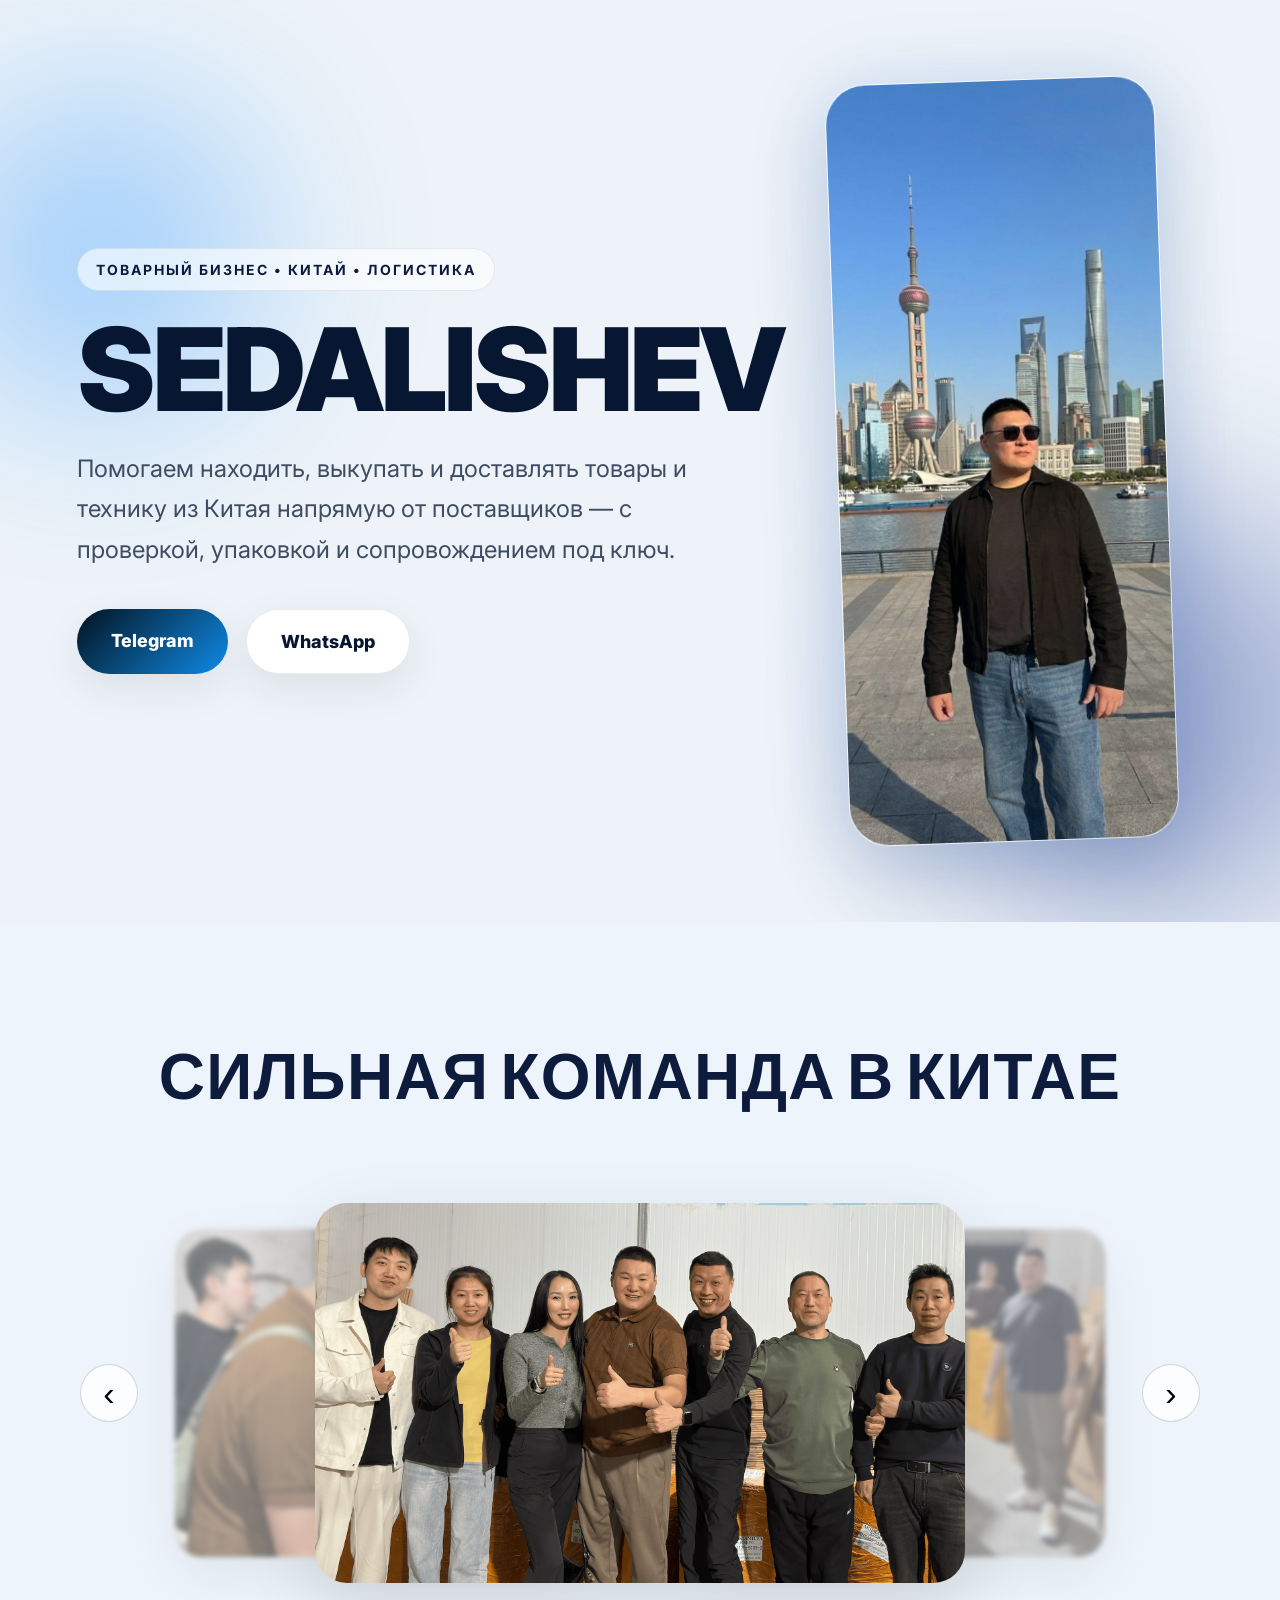
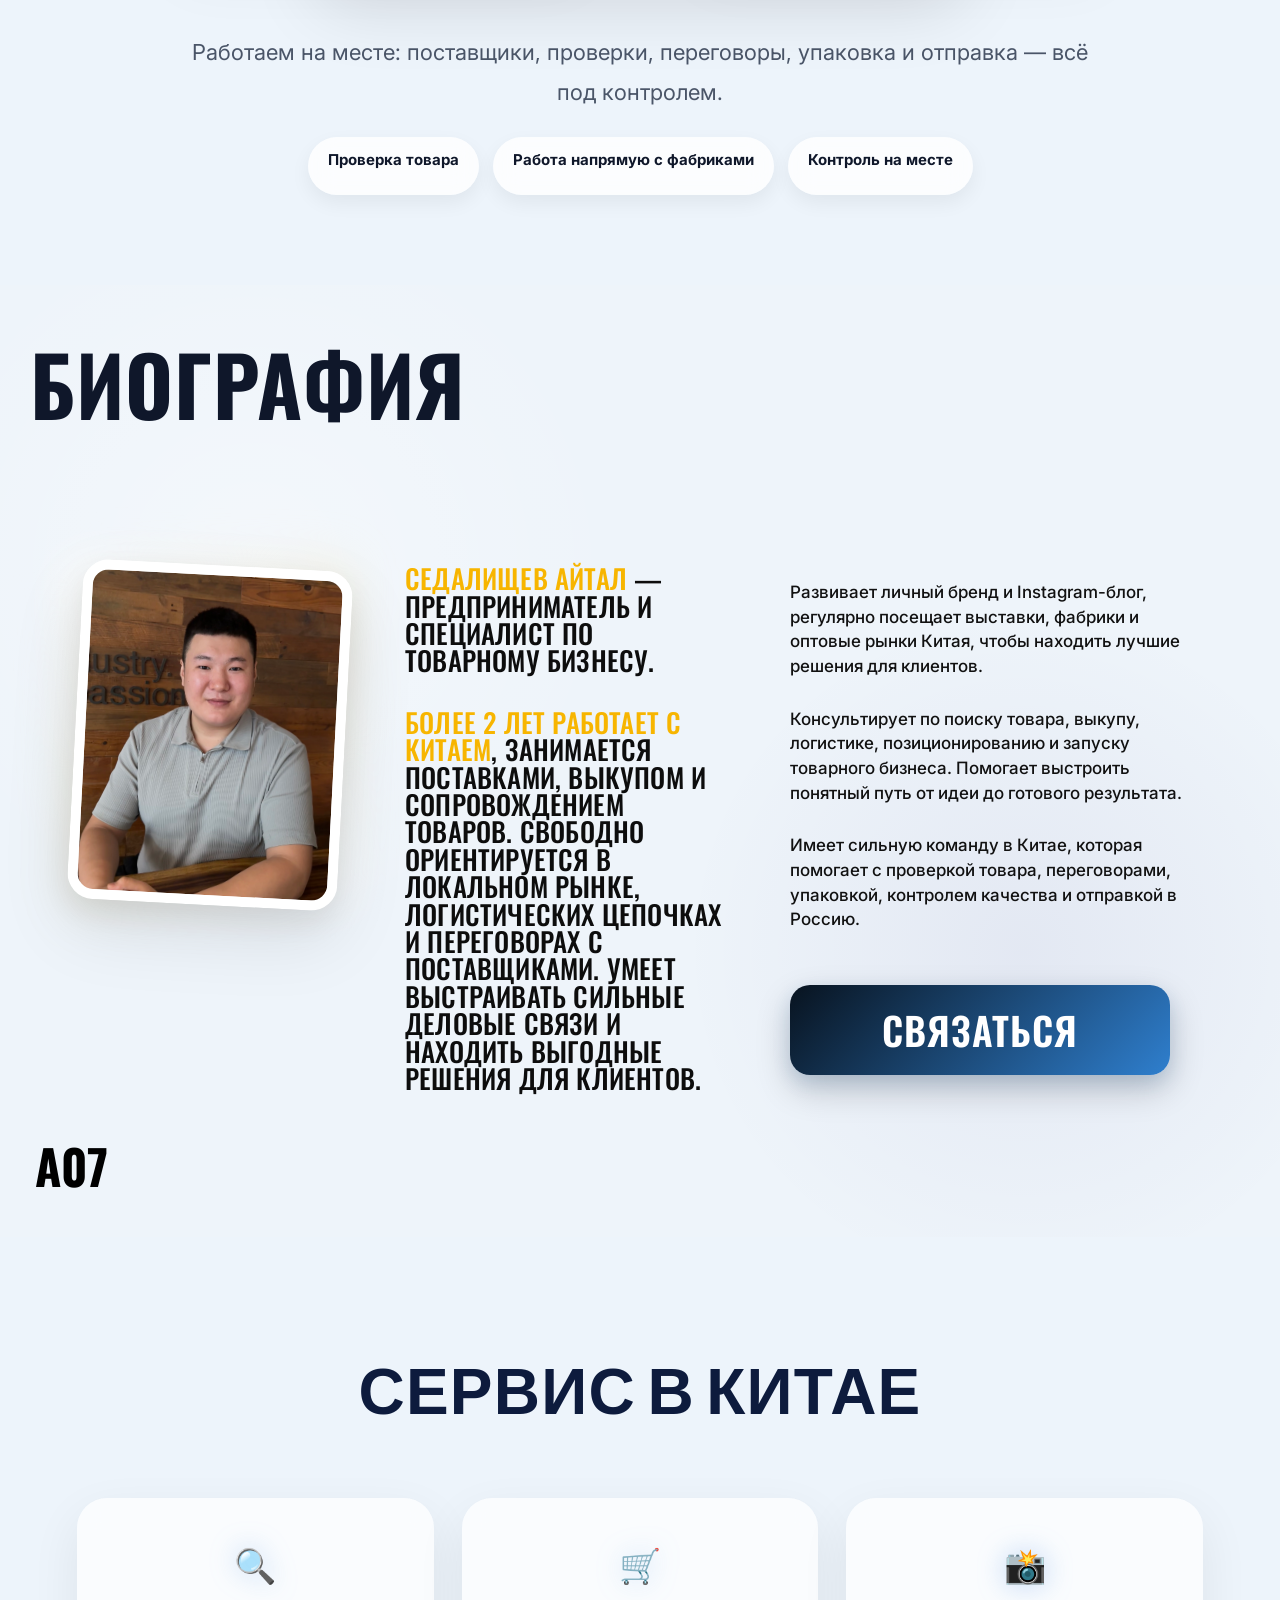
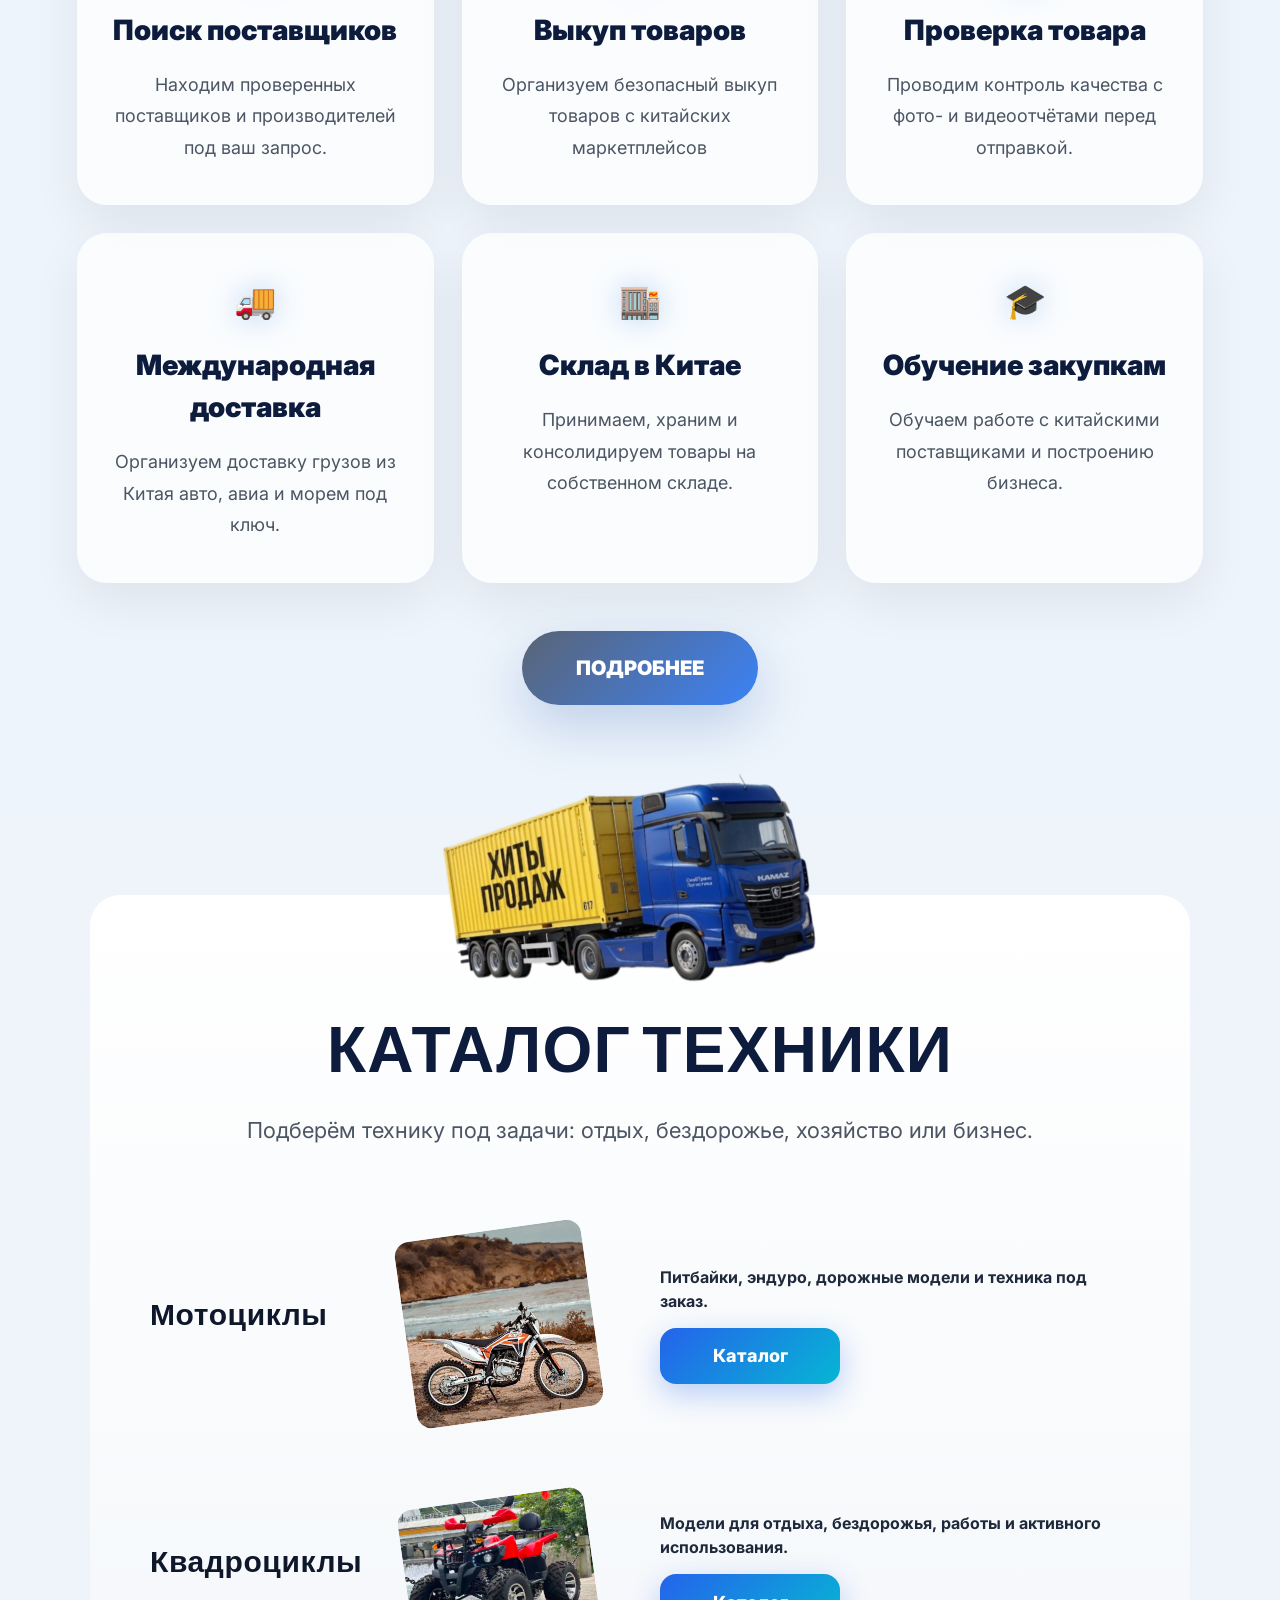
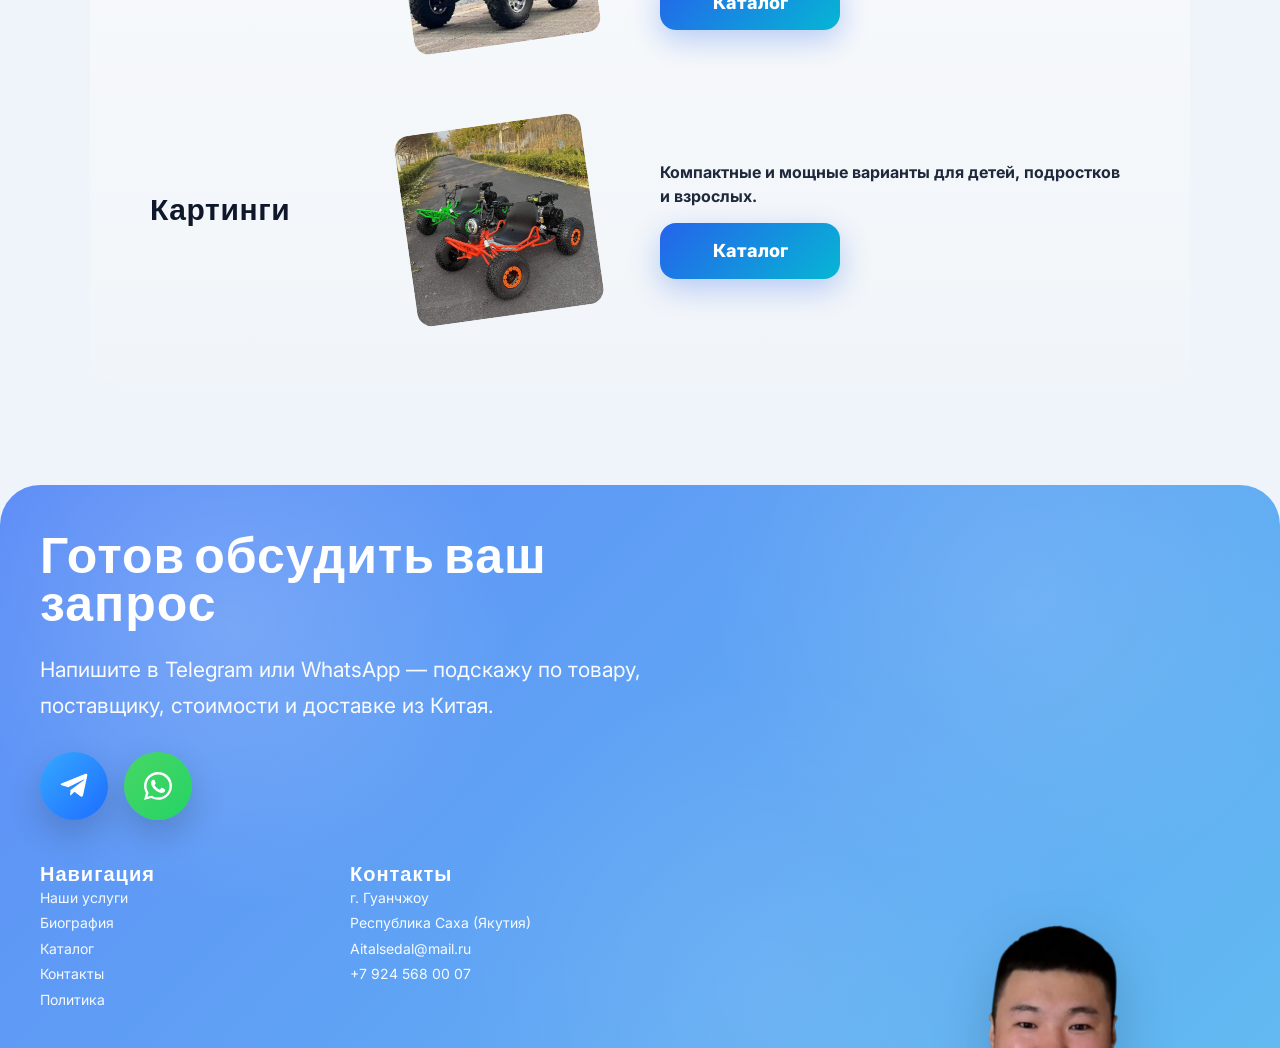
==== commit 3035c248: "Update index.html" ====
--- a/index.html
+++ b/index.html
@@ -47,7 +47,7 @@
       <!-- Фото -->
       <div class="hero-right reveal">
         <div class="hero-photo-card">
-          <img src="images/Gemini_Generated_Image_gm3iyjgm3iyjgm3i.png" alt="Sedalishev">
+          <img src="images/Aital.jpg" alt="Sedalishev">
           <div class="hero-photo-overlay"></div>
         </div>
       </div>
@@ -142,20 +142,6 @@
     <div class="bio-logo reveal">A07</div>
   </section>
 
-
-
-
-
-
-
-
-
-
-
-
-
-
-
   <section class="services" id="services">
     <div class="container">
       <h2 class="services-title">СЕРВИС В КИТАЕ</h2>
@@ -221,7 +207,7 @@
   </div>
 
   <div class="catalog-top">
-    <img src="images/фура.png" alt="Фура">
+    <img src="images/car.png" alt="Фура">
   </div>
 
   <!-- DESKTOP -->
@@ -365,10 +351,6 @@
       <img src="images/man.png" alt="Фото">
     </div>
   </div>
-
-
-
-  
 
 
   <!-- НИЗ -->
@@ -389,14 +371,10 @@
       <p><a href="mailto:Aitalsedal@mail.ru">Aitalsedal@mail.ru</a></p>
       <p><a href="tel:+79245680007">+7 924 568 00 07</a></p>
     </div>
-
-
-  </div>
-
- 
+  </div>
 </footer>
 
   <script src="script.js"></script>
 </body>
 
-</html>+</html>
